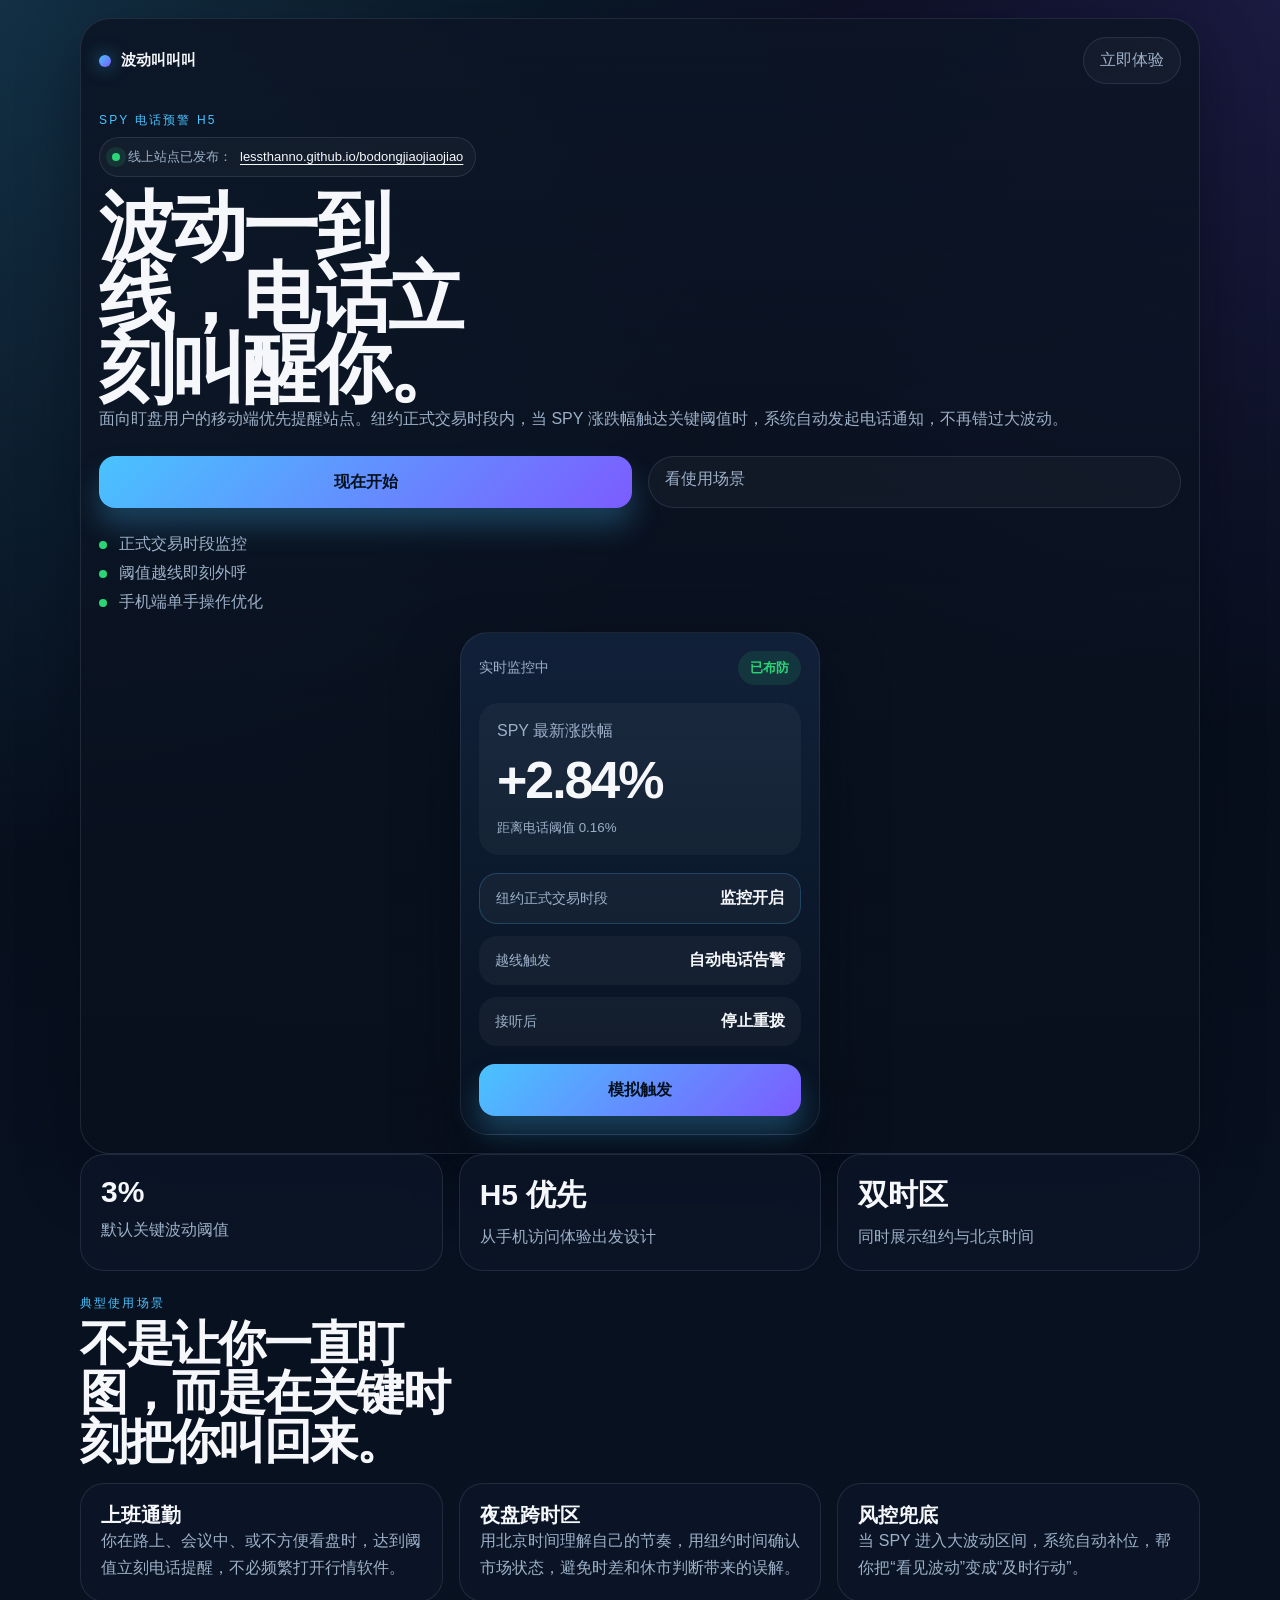
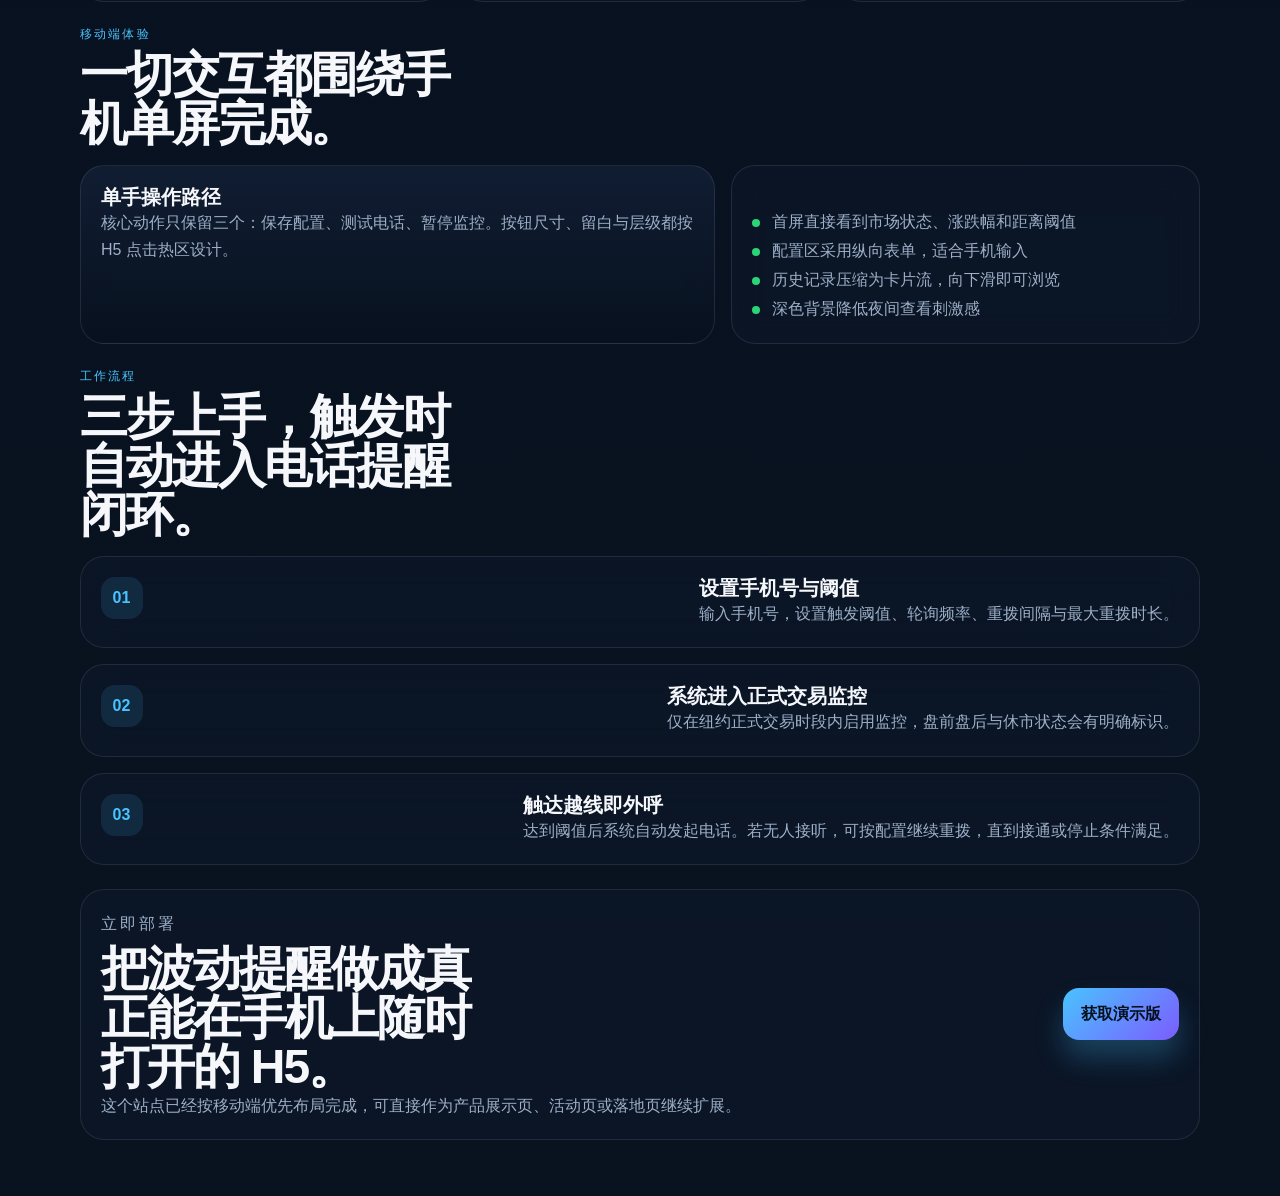
==== index.html @ bf629f8b "feat(site): add favicon, OG meta, sitemap, and live URL pill Made-with: Cursor" ====
<!doctype html>
<html lang="zh-CN">
  <head>
    <meta charset="UTF-8" />
    <meta name="viewport" content="width=device-width, initial-scale=1, viewport-fit=cover" />
    <meta
      name="description"
      content="波动叫叫叫，一个盯住 SPY 关键波动并在正式交易时段自动电话提醒的 H5 网站。"
    />
    <link rel="canonical" href="https://lessthanno.github.io/bodongjiaojiaojiao/" />
    <meta name="theme-color" content="#050914" />
    <meta name="apple-mobile-web-app-capable" content="yes" />
    <meta name="apple-mobile-web-app-title" content="波动叫叫叫" />
    <link rel="icon" href="./favicon.svg" type="image/svg+xml" />
    <link rel="manifest" href="./site.webmanifest" />
    <meta property="og:type" content="website" />
    <meta property="og:locale" content="zh_CN" />
    <meta property="og:site_name" content="波动叫叫叫" />
    <meta property="og:title" content="波动叫叫叫 · SPY 电话预警 H5" />
    <meta
      property="og:description"
      content="纽约正式交易时段内，盯住 SPY 关键波动，阈值越线即刻电话提醒。"
    />
    <meta property="og:url" content="https://lessthanno.github.io/bodongjiaojiaojiao/" />
    <meta
      property="og:image"
      content="https://lessthanno.github.io/bodongjiaojiaojiao/og-cover.svg"
    />
    <meta name="twitter:card" content="summary_large_image" />
    <meta name="twitter:title" content="波动叫叫叫 · SPY 电话预警 H5" />
    <meta
      name="twitter:description"
      content="纽约正式交易时段内，盯住 SPY 关键波动，阈值越线即刻电话提醒。"
    />
    <meta
      name="twitter:image"
      content="https://lessthanno.github.io/bodongjiaojiaojiao/og-cover.svg"
    />
    <title>波动叫叫叫</title>
    <link rel="stylesheet" href="./styles.css" />
  </head>
  <body>
    <div class="page-shell">
      <header class="hero">
        <nav class="topbar">
          <div class="brand">
            <span class="brand-mark"></span>
            <span>波动叫叫叫</span>
          </div>
          <a class="ghost-link" href="#cta">立即体验</a>
        </nav>

        <section class="hero-content">
          <div class="hero-copy">
            <p class="eyebrow">SPY 电话预警 H5</p>
            <p class="online-pill">
              <span class="online-dot" aria-hidden="true"></span>
              <span>线上站点已发布：</span>
              <a
                href="https://lessthanno.github.io/bodongjiaojiaojiao/"
                target="_blank"
                rel="noreferrer"
                >lessthanno.github.io/bodongjiaojiaojiao</a
              >
            </p>
            <h1>波动一到线，电话立刻叫醒你。</h1>
            <p class="hero-text">
              面向盯盘用户的移动端优先提醒站点。纽约正式交易时段内，当 SPY
              涨跌幅触达关键阈值时，系统自动发起电话通知，不再错过大波动。
            </p>
            <div class="hero-actions">
              <a class="primary-button" href="#cta">现在开始</a>
              <a class="secondary-button" href="#scenes">看使用场景</a>
            </div>
            <ul class="hero-points">
              <li>正式交易时段监控</li>
              <li>阈值越线即刻外呼</li>
              <li>手机端单手操作优化</li>
            </ul>
          </div>

          <div class="phone-stage" aria-label="移动端产品预览">
            <div class="phone-card">
              <div class="phone-header">
                <span>实时监控中</span>
                <strong id="status-badge">已布防</strong>
              </div>
              <div class="price-block">
                <span>SPY 最新涨跌幅</span>
                <strong id="price-value">+2.84%</strong>
                <small>距离电话阈值 0.16%</small>
              </div>
              <div class="timeline">
                <div class="timeline-item active">
                  <span>纽约正式交易时段</span>
                  <b>监控开启</b>
                </div>
                <div class="timeline-item">
                  <span>越线触发</span>
                  <b>自动电话告警</b>
                </div>
                <div class="timeline-item">
                  <span>接听后</span>
                  <b>停止重拨</b>
                </div>
              </div>
              <button class="mini-button" id="demo-button" type="button">模拟触发</button>
            </div>
          </div>
        </section>
      </header>

      <main>
        <section class="stats-grid" aria-label="核心指标">
          <article class="stat-card">
            <strong>3%</strong>
            <span>默认关键波动阈值</span>
          </article>
          <article class="stat-card">
            <strong>H5 优先</strong>
            <span>从手机访问体验出发设计</span>
          </article>
          <article class="stat-card">
            <strong>双时区</strong>
            <span>同时展示纽约与北京时间</span>
          </article>
        </section>

        <section class="content-section" id="scenes">
          <div class="section-heading">
            <p class="eyebrow">典型使用场景</p>
            <h2>不是让你一直盯图，而是在关键时刻把你叫回来。</h2>
          </div>
          <div class="cards three-up">
            <article class="feature-card">
              <h3>上班通勤</h3>
              <p>你在路上、会议中、或不方便看盘时，达到阈值立刻电话提醒，不必频繁打开行情软件。</p>
            </article>
            <article class="feature-card">
              <h3>夜盘跨时区</h3>
              <p>用北京时间理解自己的节奏，用纽约时间确认市场状态，避免时差和休市判断带来的误解。</p>
            </article>
            <article class="feature-card">
              <h3>风控兜底</h3>
              <p>当 SPY 进入大波动区间，系统自动补位，帮你把“看见波动”变成“及时行动”。</p>
            </article>
          </div>
        </section>

        <section class="content-section">
          <div class="section-heading">
            <p class="eyebrow">移动端体验</p>
            <h2>一切交互都围绕手机单屏完成。</h2>
          </div>
          <div class="cards split">
            <article class="feature-card emphasis">
              <h3>单手操作路径</h3>
              <p>核心动作只保留三个：保存配置、测试电话、暂停监控。按钮尺寸、留白与层级都按 H5 点击热区设计。</p>
            </article>
            <article class="feature-card">
              <ul class="check-list">
                <li>首屏直接看到市场状态、涨跌幅和距离阈值</li>
                <li>配置区采用纵向表单，适合手机输入</li>
                <li>历史记录压缩为卡片流，向下滑即可浏览</li>
                <li>深色背景降低夜间查看刺激感</li>
              </ul>
            </article>
          </div>
        </section>

        <section class="content-section">
          <div class="section-heading">
            <p class="eyebrow">工作流程</p>
            <h2>三步上手，触发时自动进入电话提醒闭环。</h2>
          </div>
          <div class="flow-list">
            <article class="flow-item">
              <span>01</span>
              <div>
                <h3>设置手机号与阈值</h3>
                <p>输入手机号，设置触发阈值、轮询频率、重拨间隔与最大重拨时长。</p>
              </div>
            </article>
            <article class="flow-item">
              <span>02</span>
              <div>
                <h3>系统进入正式交易监控</h3>
                <p>仅在纽约正式交易时段内启用监控，盘前盘后与休市状态会有明确标识。</p>
              </div>
            </article>
            <article class="flow-item">
              <span>03</span>
              <div>
                <h3>触达越线即外呼</h3>
                <p>达到阈值后系统自动发起电话。若无人接听，可按配置继续重拨，直到接通或停止条件满足。</p>
              </div>
            </article>
          </div>
        </section>

        <section class="content-section" id="cta">
          <div class="cta-card">
            <div>
              <p class="eyebrow">立即部署</p>
              <h2>把波动提醒做成真正能在手机上随时打开的 H5。</h2>
              <p>
                这个站点已经按移动端优先布局完成，可直接作为产品展示页、活动页或落地页继续扩展。
              </p>
            </div>
            <a class="primary-button" href="mailto:hello@bodongjiaojiaojiao.com">获取演示版</a>
          </div>
        </section>
      </main>
    </div>

    <script src="./main.js"></script>
  </body>
</html>
---- styles.css ----
:root {
  color-scheme: dark;
  --bg: #081120;
  --panel: rgba(12, 23, 40, 0.78);
  --panel-strong: rgba(15, 28, 48, 0.96);
  --line: rgba(148, 163, 184, 0.16);
  --text: #f5f7fb;
  --muted: #9db0c8;
  --accent: #49c3ff;
  --accent-2: #7c5cff;
  --success: #2bd576;
  --shadow: 0 24px 60px rgba(3, 8, 20, 0.42);
}

* {
  box-sizing: border-box;
}

html {
  scroll-behavior: smooth;
}

body {
  margin: 0;
  font-family: -apple-system, BlinkMacSystemFont, "PingFang SC", "Helvetica Neue", sans-serif;
  color: var(--text);
  background:
    radial-gradient(circle at top left, rgba(73, 195, 255, 0.2), transparent 28%),
    radial-gradient(circle at top right, rgba(124, 92, 255, 0.18), transparent 24%),
    linear-gradient(180deg, #050b16 0%, var(--bg) 46%, #09131f 100%);
}

a {
  color: inherit;
  text-decoration: none;
}

button {
  font: inherit;
}

.page-shell {
  width: min(1120px, calc(100% - 32px));
  margin: 0 auto;
  padding: calc(env(safe-area-inset-top, 0px) + 18px) 0 calc(env(safe-area-inset-bottom, 0px) + 56px);
}

.hero {
  padding: 18px;
  border: 1px solid var(--line);
  border-radius: 30px;
  background: linear-gradient(180deg, rgba(12, 21, 37, 0.9), rgba(9, 16, 28, 0.7));
  box-shadow: var(--shadow);
}

.topbar,
.hero-content,
.hero-actions,
.stats-grid,
.cards,
.split,
.flow-list,
.cta-card {
  display: grid;
  gap: 16px;
}

.topbar {
  grid-template-columns: 1fr auto;
  align-items: center;
}

.brand {
  display: inline-flex;
  align-items: center;
  gap: 10px;
  font-size: 15px;
  font-weight: 700;
}

.brand-mark {
  width: 12px;
  height: 12px;
  border-radius: 999px;
  background: linear-gradient(135deg, var(--accent), var(--accent-2));
  box-shadow: 0 0 18px rgba(73, 195, 255, 0.6);
}

.ghost-link,
.secondary-button {
  padding: 12px 16px;
  border: 1px solid var(--line);
  border-radius: 999px;
  color: var(--muted);
  background: rgba(255, 255, 255, 0.03);
}

.hero-content {
  margin-top: 28px;
}

.eyebrow {
  margin: 0 0 8px;
  font-size: 12px;
  letter-spacing: 0.18em;
  text-transform: uppercase;
  color: var(--accent);
}

.online-pill {
  display: inline-flex;
  flex-wrap: wrap;
  align-items: center;
  gap: 8px;
  margin: 0 0 14px;
  padding: 10px 12px;
  border-radius: 999px;
  border: 1px solid var(--line);
  background: rgba(255, 255, 255, 0.03);
  color: var(--muted);
  font-size: 13px;
  line-height: 1.35;
  max-width: 100%;
}

.online-pill a {
  color: var(--text);
  text-decoration: underline;
  text-underline-offset: 3px;
}

.online-dot {
  width: 8px;
  height: 8px;
  border-radius: 999px;
  background: var(--success);
  box-shadow: 0 0 0 6px rgba(43, 213, 118, 0.12);
}

h1,
h2,
h3,
p {
  margin: 0;
}

h1 {
  font-size: clamp(40px, 9vw, 76px);
  line-height: 0.94;
  letter-spacing: -0.05em;
  max-width: 9ch;
}

h2 {
  font-size: clamp(28px, 5vw, 48px);
  line-height: 1.02;
  letter-spacing: -0.04em;
  max-width: 14ch;
}

h3 {
  font-size: 20px;
  line-height: 1.15;
}

.hero-text,
.feature-card p,
.flow-item p,
.cta-card p {
  color: var(--muted);
  font-size: 16px;
  line-height: 1.7;
}

.hero-actions {
  grid-template-columns: repeat(2, minmax(0, 1fr));
  margin-top: 24px;
}

.primary-button,
.mini-button {
  display: inline-flex;
  justify-content: center;
  align-items: center;
  min-height: 52px;
  padding: 0 18px;
  border-radius: 16px;
  border: none;
  background: linear-gradient(135deg, var(--accent), var(--accent-2));
  color: #04111f;
  font-weight: 700;
  box-shadow: 0 18px 28px rgba(73, 195, 255, 0.25);
}

.hero-points,
.check-list {
  padding: 0;
  margin: 22px 0 0;
  list-style: none;
}

.hero-points li,
.check-list li {
  position: relative;
  padding-left: 20px;
  color: var(--muted);
  line-height: 1.8;
}

.hero-points li::before,
.check-list li::before {
  content: "";
  position: absolute;
  left: 0;
  top: 11px;
  width: 8px;
  height: 8px;
  border-radius: 999px;
  background: var(--success);
}

.phone-stage {
  display: flex;
  justify-content: center;
}

.phone-card {
  width: min(100%, 360px);
  padding: 18px;
  border-radius: 28px;
  border: 1px solid rgba(255, 255, 255, 0.08);
  background:
    linear-gradient(180deg, rgba(18, 34, 59, 0.95), rgba(8, 18, 33, 0.92)),
    rgba(255, 255, 255, 0.02);
  box-shadow: 0 30px 60px rgba(2, 9, 20, 0.5);
}

.phone-header,
.timeline-item,
.flow-item {
  display: flex;
  justify-content: space-between;
  gap: 16px;
}

.phone-header {
  align-items: center;
  color: var(--muted);
  font-size: 14px;
}

#status-badge {
  padding: 8px 12px;
  border-radius: 999px;
  background: rgba(43, 213, 118, 0.12);
  color: var(--success);
  font-size: 13px;
}

.price-block {
  margin-top: 18px;
  padding: 18px;
  border-radius: 20px;
  background: rgba(255, 255, 255, 0.04);
}

.price-block span,
.price-block small {
  color: var(--muted);
}

.price-block strong {
  display: block;
  margin: 8px 0;
  font-size: clamp(36px, 11vw, 52px);
  letter-spacing: -0.04em;
}

.timeline {
  margin-top: 18px;
  display: grid;
  gap: 12px;
}

.timeline-item {
  align-items: center;
  padding: 14px 16px;
  border-radius: 18px;
  background: rgba(255, 255, 255, 0.04);
}

.timeline-item span {
  color: var(--muted);
  font-size: 14px;
}

.timeline-item.active {
  border: 1px solid rgba(73, 195, 255, 0.22);
}

.mini-button {
  width: 100%;
  margin-top: 18px;
}

.stats-grid,
.three-up {
  grid-template-columns: repeat(3, minmax(0, 1fr));
}

.stat-card,
.feature-card,
.flow-item,
.cta-card {
  padding: 20px;
  border: 1px solid var(--line);
  border-radius: 24px;
  background: var(--panel);
  backdrop-filter: blur(16px);
}

.stat-card strong {
  display: block;
  font-size: 30px;
  margin-bottom: 8px;
}

.stat-card span {
  color: var(--muted);
  line-height: 1.6;
}

.content-section {
  margin-top: 24px;
}

.section-heading {
  margin-bottom: 16px;
}

.split {
  grid-template-columns: 1.15fr 0.85fr;
}

.feature-card.emphasis {
  background: linear-gradient(180deg, rgba(18, 31, 53, 0.88), rgba(8, 17, 31, 0.72));
}

.flow-list {
  grid-template-columns: 1fr;
}

.flow-item {
  align-items: flex-start;
}

.flow-item span {
  flex: 0 0 auto;
  display: inline-flex;
  justify-content: center;
  align-items: center;
  width: 42px;
  height: 42px;
  border-radius: 14px;
  background: rgba(73, 195, 255, 0.12);
  color: var(--accent);
  font-weight: 700;
}

.cta-card {
  grid-template-columns: 1fr auto;
  align-items: center;
}

@media (max-width: 860px) {
  .stats-grid,
  .three-up,
  .split,
  .cta-card {
    grid-template-columns: 1fr;
  }

  .hero-actions {
    grid-template-columns: 1fr;
  }

  .topbar {
    grid-template-columns: 1fr;
  }

  .ghost-link {
    justify-self: start;
  }
}

@media (max-width: 540px) {
  .page-shell {
    width: min(100% - 20px, 1120px);
    padding-top: calc(env(safe-area-inset-top, 0px) + 10px);
  }

  .hero {
    padding: 14px;
    border-radius: 24px;
  }

  .stat-card,
  .feature-card,
  .flow-item,
  .cta-card,
  .phone-card {
    border-radius: 20px;
  }
}
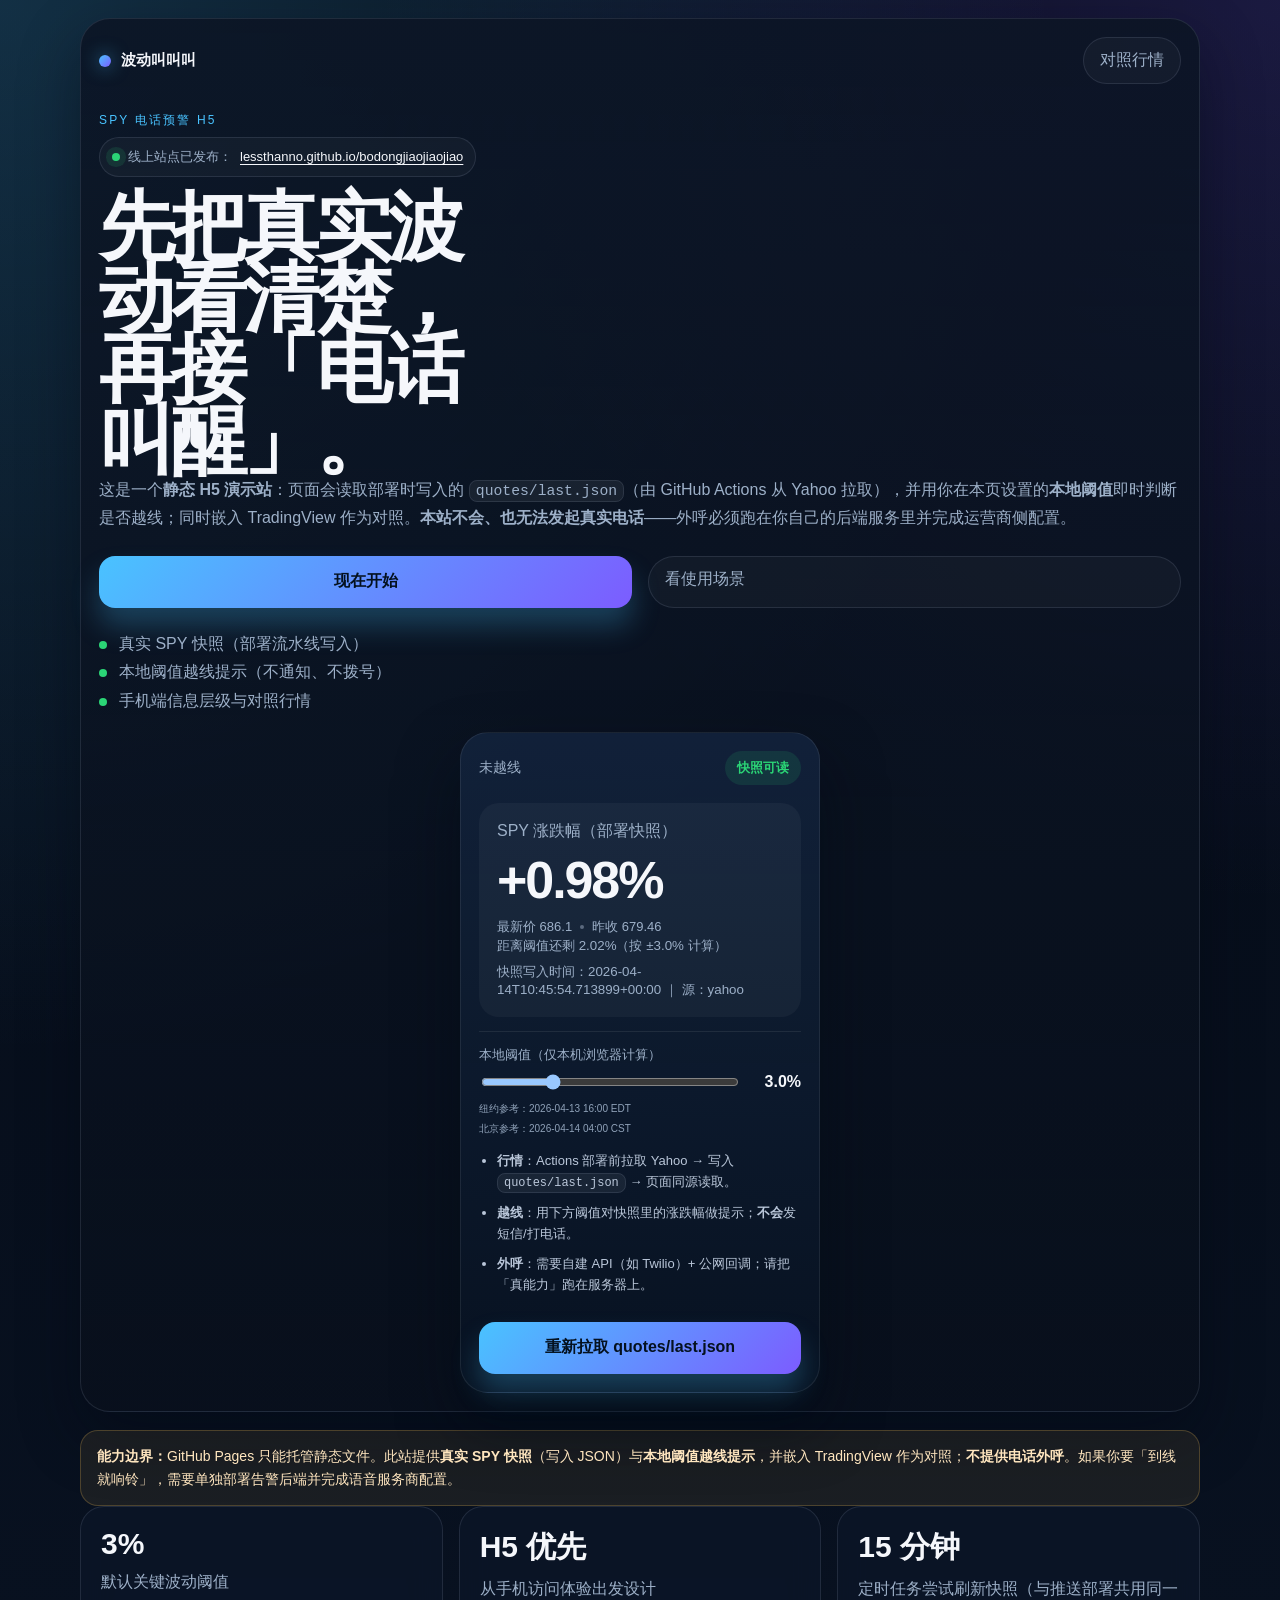
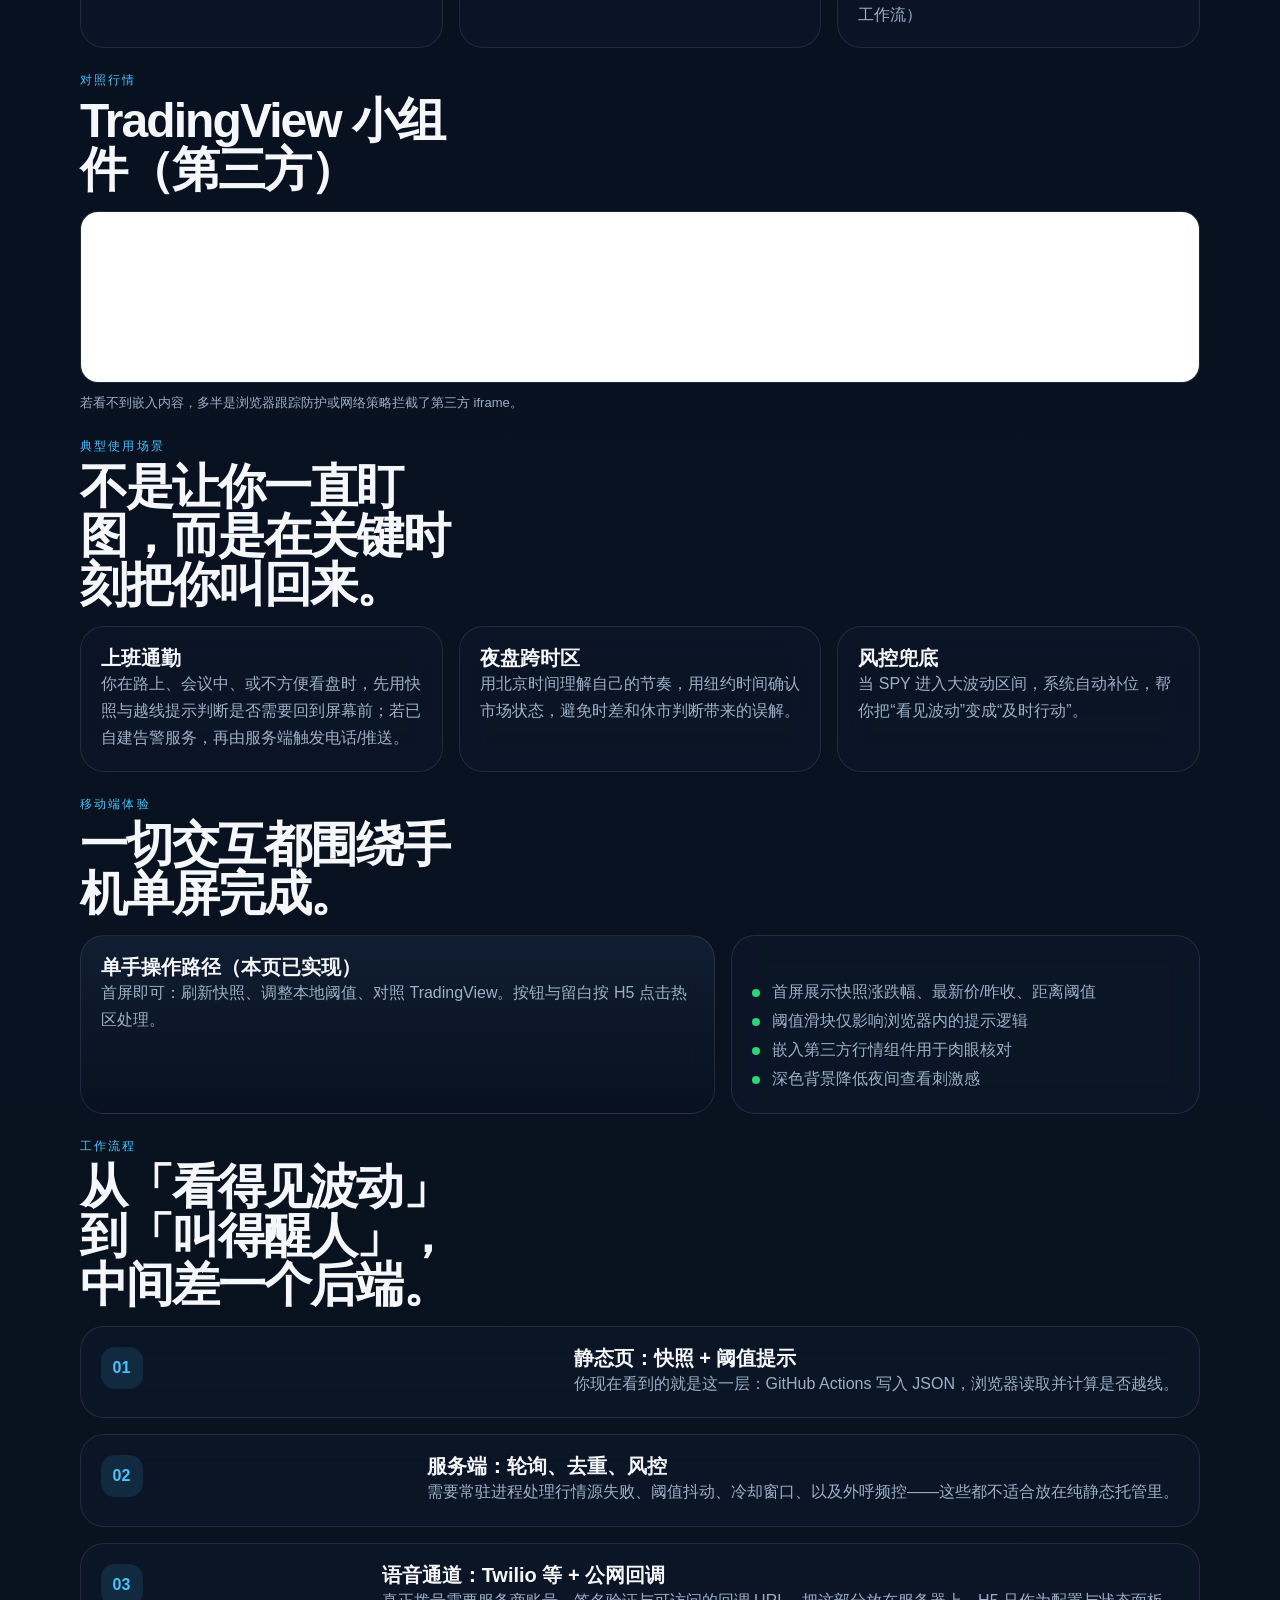
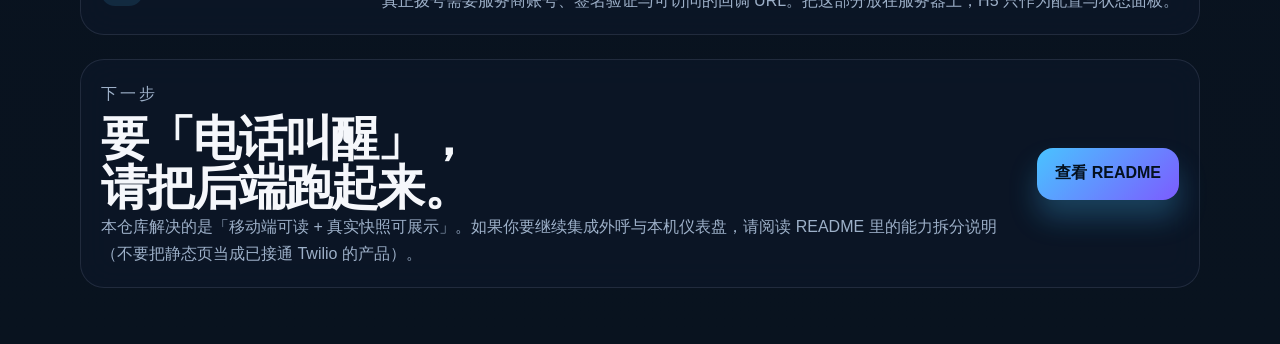
==== commit 7367f6a1: "fix(site): show real Yahoo snapshot + honest scope; drop fake dial demo Made-with: Cursor" ====
--- a/index.html
+++ b/index.html
@@ -5,7 +5,7 @@
     <meta name="viewport" content="width=device-width, initial-scale=1, viewport-fit=cover" />
     <meta
       name="description"
-      content="波动叫叫叫，一个盯住 SPY 关键波动并在正式交易时段自动电话提醒的 H5 网站。"
+      content="波动叫叫叫：GitHub Pages 上的静态演示站。展示 Yahoo 行情快照、本地阈值越线提示与 TradingView 对照；不包含真实电话外呼。"
     />
     <link rel="canonical" href="https://lessthanno.github.io/bodongjiaojiaojiao/" />
     <meta name="theme-color" content="#050914" />
@@ -19,7 +19,7 @@
     <meta property="og:title" content="波动叫叫叫 · SPY 电话预警 H5" />
     <meta
       property="og:description"
-      content="纽约正式交易时段内，盯住 SPY 关键波动，阈值越线即刻电话提醒。"
+      content="静态演示站：Yahoo 快照 + 本地阈值提示 + TradingView 对照。电话外呼需自建后端。"
     />
     <meta property="og:url" content="https://lessthanno.github.io/bodongjiaojiaojiao/" />
     <meta
@@ -30,7 +30,7 @@
     <meta name="twitter:title" content="波动叫叫叫 · SPY 电话预警 H5" />
     <meta
       name="twitter:description"
-      content="纽约正式交易时段内，盯住 SPY 关键波动，阈值越线即刻电话提醒。"
+      content="静态演示站：Yahoo 快照 + 本地阈值提示 + TradingView 对照。电话外呼需自建后端。"
     />
     <meta
       name="twitter:image"
@@ -47,7 +47,7 @@
             <span class="brand-mark"></span>
             <span>波动叫叫叫</span>
           </div>
-          <a class="ghost-link" href="#cta">立即体验</a>
+          <a class="ghost-link" href="#chart">对照行情</a>
         </nav>
 
         <section class="hero-content">
@@ -63,54 +63,71 @@
                 >lessthanno.github.io/bodongjiaojiaojiao</a
               >
             </p>
-            <h1>波动一到线，电话立刻叫醒你。</h1>
+            <h1>先把真实波动看清楚，再接「电话叫醒」。</h1>
             <p class="hero-text">
-              面向盯盘用户的移动端优先提醒站点。纽约正式交易时段内，当 SPY
-              涨跌幅触达关键阈值时，系统自动发起电话通知，不再错过大波动。
+              这是一个<strong>静态 H5 演示站</strong>：页面会读取部署时写入的
+              <code>quotes/last.json</code>（由 GitHub Actions 从 Yahoo 拉取），并用你在本页设置的<strong>本地阈值</strong>即时判断是否越线；同时嵌入
+              TradingView 作为对照。<strong>本站不会、也无法发起真实电话</strong>——外呼必须跑在你自己的后端服务里并完成运营商侧配置。
             </p>
             <div class="hero-actions">
               <a class="primary-button" href="#cta">现在开始</a>
               <a class="secondary-button" href="#scenes">看使用场景</a>
             </div>
             <ul class="hero-points">
-              <li>正式交易时段监控</li>
-              <li>阈值越线即刻外呼</li>
-              <li>手机端单手操作优化</li>
+              <li>真实 SPY 快照（部署流水线写入）</li>
+              <li>本地阈值越线提示（不通知、不拨号）</li>
+              <li>手机端信息层级与对照行情</li>
             </ul>
           </div>
 
-          <div class="phone-stage" aria-label="移动端产品预览">
+          <div class="phone-stage" aria-label="SPY 快照与阈值演示">
             <div class="phone-card">
               <div class="phone-header">
-                <span>实时监控中</span>
-                <strong id="status-badge">已布防</strong>
-              </div>
+                <span id="status-chip">行情快照</span>
+                <strong id="status-badge">加载中</strong>
+              </div>
+              <p class="quote-error" id="quote-error" hidden></p>
               <div class="price-block">
-                <span>SPY 最新涨跌幅</span>
-                <strong id="price-value">+2.84%</strong>
-                <small>距离电话阈值 0.16%</small>
-              </div>
-              <div class="timeline">
-                <div class="timeline-item active">
-                  <span>纽约正式交易时段</span>
-                  <b>监控开启</b>
+                <span>SPY 涨跌幅（部署快照）</span>
+                <strong id="price-value">—</strong>
+                <div class="price-sub">
+                  <span id="price-absolute">最新价 —</span>
+                  <span class="dot-sep" aria-hidden="true"></span>
+                  <span id="prev-close-line">昨收 —</span>
                 </div>
-                <div class="timeline-item">
-                  <span>越线触发</span>
-                  <b>自动电话告警</b>
+                <small id="threshold-gap">相对阈值：—</small>
+                <small id="last-sync" class="sync-muted">快照写入时间：—</small>
+              </div>
+              <div class="threshold-row">
+                <label for="threshold-slider">本地阈值（仅本机浏览器计算）</label>
+                <div class="threshold-controls">
+                  <input id="threshold-slider" type="range" min="0.5" max="10" step="0.5" value="3" />
+                  <output id="threshold-output" for="threshold-slider">3%</output>
                 </div>
-                <div class="timeline-item">
-                  <span>接听后</span>
-                  <b>停止重拨</b>
-                </div>
-              </div>
-              <button class="mini-button" id="demo-button" type="button">模拟触发</button>
+              </div>
+              <div class="tz-row" id="tz-row" hidden>
+                <small id="ny-time"></small>
+                <small id="cn-time"></small>
+              </div>
+              <ul class="fact-steps">
+                <li><b>行情</b>：Actions 部署前拉取 Yahoo → 写入 <code>quotes/last.json</code> → 页面同源读取。</li>
+                <li><b>越线</b>：用下方阈值对快照里的涨跌幅做提示；<b>不会</b>发短信/打电话。</li>
+                <li><b>外呼</b>：需要自建 API（如 Twilio）+ 公网回调；请把「真能力」跑在服务器上。</li>
+              </ul>
+              <button class="mini-button" id="refresh-button" type="button">重新拉取 quotes/last.json</button>
             </div>
           </div>
         </section>
       </header>
 
       <main>
+        <section class="truth-banner" role="note" aria-label="站点能力说明">
+          <p>
+            <strong>能力边界：</strong>GitHub Pages 只能托管静态文件。此站提供<b>真实 SPY 快照</b>（写入 JSON）与<b>本地阈值越线提示</b>，并嵌入
+            TradingView 作为对照；<b>不提供电话外呼</b>。如果你要「到线就响铃」，需要单独部署告警后端并完成语音服务商配置。
+          </p>
+        </section>
+
         <section class="stats-grid" aria-label="核心指标">
           <article class="stat-card">
             <strong>3%</strong>
@@ -121,9 +138,24 @@
             <span>从手机访问体验出发设计</span>
           </article>
           <article class="stat-card">
-            <strong>双时区</strong>
-            <span>同时展示纽约与北京时间</span>
+            <strong>15 分钟</strong>
+            <span>定时任务尝试刷新快照（与推送部署共用同一工作流）</span>
           </article>
+        </section>
+
+        <section class="content-section" id="chart" aria-label="对照行情">
+          <div class="section-heading">
+            <p class="eyebrow">对照行情</p>
+            <h2>TradingView 小组件（第三方）</h2>
+          </div>
+          <div class="tv-wrap">
+            <iframe
+              title="TradingView SPY 报价"
+              loading="lazy"
+              src="https://www.tradingview-widget.com/embed-widget/single-quote/?locale=zh_CN&amp;symbol=AMEX%3ASPY&amp;colorTheme=dark&amp;isTransparent=true"
+            ></iframe>
+          </div>
+          <p class="tv-note">若看不到嵌入内容，多半是浏览器跟踪防护或网络策略拦截了第三方 iframe。</p>
         </section>
 
         <section class="content-section" id="scenes">
@@ -134,7 +166,7 @@
           <div class="cards three-up">
             <article class="feature-card">
               <h3>上班通勤</h3>
-              <p>你在路上、会议中、或不方便看盘时，达到阈值立刻电话提醒，不必频繁打开行情软件。</p>
+              <p>你在路上、会议中、或不方便看盘时，先用快照与越线提示判断是否需要回到屏幕前；若已自建告警服务，再由服务端触发电话/推送。</p>
             </article>
             <article class="feature-card">
               <h3>夜盘跨时区</h3>
@@ -154,14 +186,14 @@
           </div>
           <div class="cards split">
             <article class="feature-card emphasis">
-              <h3>单手操作路径</h3>
-              <p>核心动作只保留三个：保存配置、测试电话、暂停监控。按钮尺寸、留白与层级都按 H5 点击热区设计。</p>
+              <h3>单手操作路径（本页已实现）</h3>
+              <p>首屏即可：刷新快照、调整本地阈值、对照 TradingView。按钮与留白按 H5 点击热区处理。</p>
             </article>
             <article class="feature-card">
               <ul class="check-list">
-                <li>首屏直接看到市场状态、涨跌幅和距离阈值</li>
-                <li>配置区采用纵向表单，适合手机输入</li>
-                <li>历史记录压缩为卡片流，向下滑即可浏览</li>
+                <li>首屏展示快照涨跌幅、最新价/昨收、距离阈值</li>
+                <li>阈值滑块仅影响浏览器内的提示逻辑</li>
+                <li>嵌入第三方行情组件用于肉眼核对</li>
                 <li>深色背景降低夜间查看刺激感</li>
               </ul>
             </article>
@@ -171,28 +203,28 @@
         <section class="content-section">
           <div class="section-heading">
             <p class="eyebrow">工作流程</p>
-            <h2>三步上手，触发时自动进入电话提醒闭环。</h2>
+            <h2>从「看得见波动」到「叫得醒人」，中间差一个后端。</h2>
           </div>
           <div class="flow-list">
             <article class="flow-item">
               <span>01</span>
               <div>
-                <h3>设置手机号与阈值</h3>
-                <p>输入手机号，设置触发阈值、轮询频率、重拨间隔与最大重拨时长。</p>
+                <h3>静态页：快照 + 阈值提示</h3>
+                <p>你现在看到的就是这一层：GitHub Actions 写入 JSON，浏览器读取并计算是否越线。</p>
               </div>
             </article>
             <article class="flow-item">
               <span>02</span>
               <div>
-                <h3>系统进入正式交易监控</h3>
-                <p>仅在纽约正式交易时段内启用监控，盘前盘后与休市状态会有明确标识。</p>
+                <h3>服务端：轮询、去重、风控</h3>
+                <p>需要常驻进程处理行情源失败、阈值抖动、冷却窗口、以及外呼频控——这些都不适合放在纯静态托管里。</p>
               </div>
             </article>
             <article class="flow-item">
               <span>03</span>
               <div>
-                <h3>触达越线即外呼</h3>
-                <p>达到阈值后系统自动发起电话。若无人接听，可按配置继续重拨，直到接通或停止条件满足。</p>
+                <h3>语音通道：Twilio 等 + 公网回调</h3>
+                <p>真正拨号需要服务商账号、签名验证与可访问的回调 URL。把这部分放在服务器上，H5 只作为配置与状态面板。</p>
               </div>
             </article>
           </div>
@@ -201,13 +233,13 @@
         <section class="content-section" id="cta">
           <div class="cta-card">
             <div>
-              <p class="eyebrow">立即部署</p>
-              <h2>把波动提醒做成真正能在手机上随时打开的 H5。</h2>
+              <p class="eyebrow">下一步</p>
+              <h2>要「电话叫醒」，请把后端跑起来。</h2>
               <p>
-                这个站点已经按移动端优先布局完成，可直接作为产品展示页、活动页或落地页继续扩展。
+                本仓库解决的是「移动端可读 + 真实快照可展示」。如果你要继续集成外呼与本机仪表盘，请阅读 README 里的能力拆分说明（不要把静态页当成已接通 Twilio 的产品）。
               </p>
             </div>
-            <a class="primary-button" href="mailto:hello@bodongjiaojiaojiao.com">获取演示版</a>
+            <a class="primary-button" href="https://github.com/lessthanno/bodongjiaojiaojiao#readme">查看 README</a>
           </div>
         </section>
       </main>
--- a/styles.css
+++ b/styles.css
@@ -412,3 +412,136 @@
     border-radius: 20px;
   }
 }
+
+.truth-banner {
+  margin-top: 18px;
+  padding: 14px 16px;
+  border-radius: 18px;
+  border: 1px solid rgba(255, 196, 86, 0.22);
+  background: rgba(255, 196, 86, 0.08);
+  color: #ffe6bf;
+  line-height: 1.65;
+}
+
+.truth-banner p {
+  margin: 0;
+  font-size: 14px;
+}
+
+.hero-text code,
+.fact-steps code,
+.tv-note code {
+  font-family: ui-monospace, SFMono-Regular, Menlo, Monaco, Consolas, "Liberation Mono", "Courier New", monospace;
+  font-size: 0.92em;
+  padding: 2px 6px;
+  border-radius: 8px;
+  background: rgba(255, 255, 255, 0.06);
+  border: 1px solid var(--line);
+}
+
+.quote-error {
+  margin: 0 0 10px;
+  padding: 10px 12px;
+  border-radius: 14px;
+  border: 1px solid rgba(255, 117, 117, 0.35);
+  background: rgba(255, 117, 117, 0.1);
+  color: #ffb4b4;
+  font-size: 13px;
+  line-height: 1.55;
+}
+
+.price-sub {
+  display: flex;
+  flex-wrap: wrap;
+  gap: 8px;
+  align-items: center;
+  margin-top: 8px;
+  color: var(--muted);
+  font-size: 13px;
+}
+
+.dot-sep {
+  width: 4px;
+  height: 4px;
+  border-radius: 999px;
+  background: rgba(148, 163, 184, 0.55);
+}
+
+.sync-muted {
+  display: block;
+  margin-top: 8px;
+  color: rgba(157, 176, 200, 0.85);
+}
+
+.threshold-row {
+  margin-top: 14px;
+  padding-top: 14px;
+  border-top: 1px solid rgba(255, 255, 255, 0.08);
+}
+
+.threshold-row label {
+  display: block;
+  margin-bottom: 8px;
+  color: var(--muted);
+  font-size: 13px;
+}
+
+.threshold-controls {
+  display: grid;
+  grid-template-columns: 1fr auto;
+  gap: 12px;
+  align-items: center;
+}
+
+.threshold-controls input[type="range"] {
+  width: 100%;
+}
+
+.threshold-controls output {
+  font-weight: 800;
+  color: var(--text);
+  min-width: 52px;
+  text-align: right;
+}
+
+.tz-row {
+  display: grid;
+  gap: 6px;
+  margin-top: 10px;
+  color: rgba(157, 176, 200, 0.9);
+  font-size: 12px;
+}
+
+.fact-steps {
+  margin: 14px 0 0;
+  padding-left: 18px;
+  color: rgba(201, 214, 232, 0.92);
+  font-size: 13px;
+  line-height: 1.65;
+}
+
+.fact-steps li {
+  margin: 8px 0;
+}
+
+.tv-wrap {
+  border-radius: 18px;
+  border: 1px solid var(--line);
+  overflow: hidden;
+  background: rgba(8, 17, 31, 0.55);
+  min-height: 170px;
+}
+
+.tv-wrap iframe {
+  width: 100%;
+  height: 170px;
+  border: 0;
+  display: block;
+}
+
+.tv-note {
+  margin-top: 10px;
+  color: var(--muted);
+  font-size: 13px;
+  line-height: 1.6;
+}
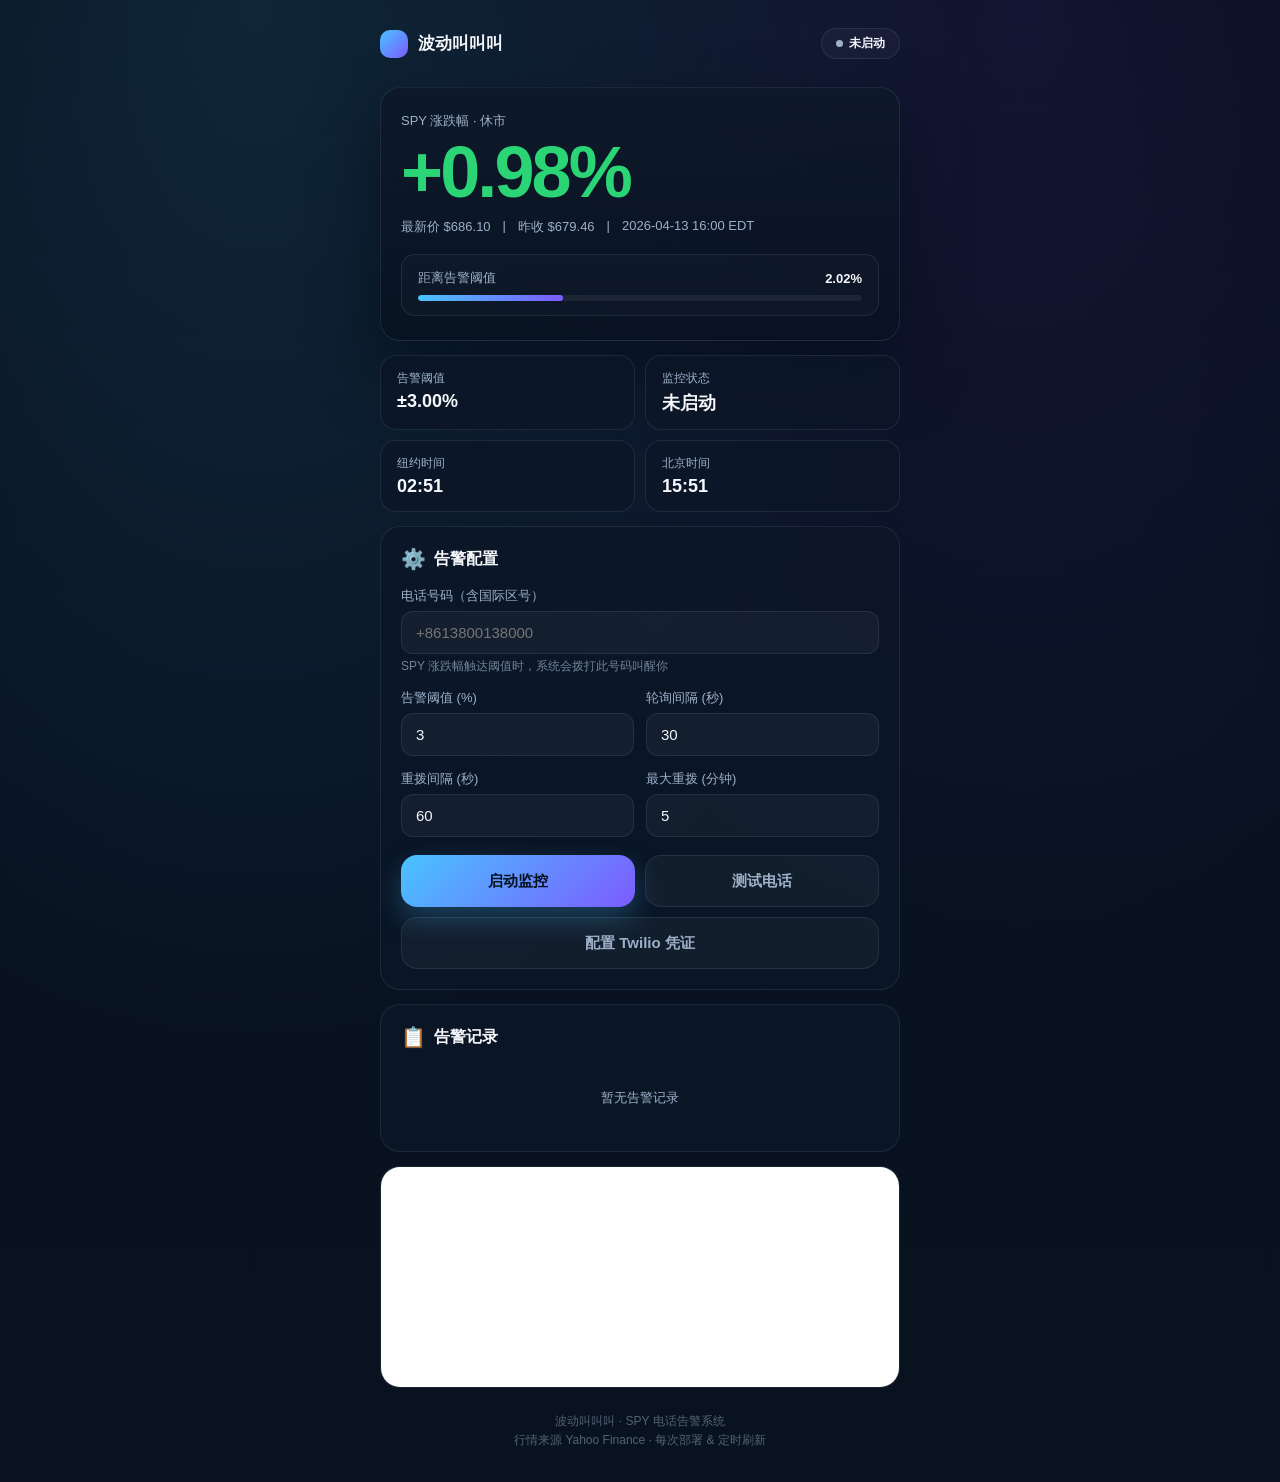
==== commit 93dd23fd: "feat: rebuild as functional dashboard with real SPY data + Twilio phone call Made-with: Cursor" ====
--- a/index.html
+++ b/index.html
@@ -1,250 +1,337 @@
 <!doctype html>
 <html lang="zh-CN">
-  <head>
-    <meta charset="UTF-8" />
-    <meta name="viewport" content="width=device-width, initial-scale=1, viewport-fit=cover" />
-    <meta
-      name="description"
-      content="波动叫叫叫：GitHub Pages 上的静态演示站。展示 Yahoo 行情快照、本地阈值越线提示与 TradingView 对照；不包含真实电话外呼。"
-    />
-    <link rel="canonical" href="https://lessthanno.github.io/bodongjiaojiaojiao/" />
-    <meta name="theme-color" content="#050914" />
-    <meta name="apple-mobile-web-app-capable" content="yes" />
-    <meta name="apple-mobile-web-app-title" content="波动叫叫叫" />
-    <link rel="icon" href="./favicon.svg" type="image/svg+xml" />
-    <link rel="manifest" href="./site.webmanifest" />
-    <meta property="og:type" content="website" />
-    <meta property="og:locale" content="zh_CN" />
-    <meta property="og:site_name" content="波动叫叫叫" />
-    <meta property="og:title" content="波动叫叫叫 · SPY 电话预警 H5" />
-    <meta
-      property="og:description"
-      content="静态演示站：Yahoo 快照 + 本地阈值提示 + TradingView 对照。电话外呼需自建后端。"
-    />
-    <meta property="og:url" content="https://lessthanno.github.io/bodongjiaojiaojiao/" />
-    <meta
-      property="og:image"
-      content="https://lessthanno.github.io/bodongjiaojiaojiao/og-cover.svg"
-    />
-    <meta name="twitter:card" content="summary_large_image" />
-    <meta name="twitter:title" content="波动叫叫叫 · SPY 电话预警 H5" />
-    <meta
-      name="twitter:description"
-      content="静态演示站：Yahoo 快照 + 本地阈值提示 + TradingView 对照。电话外呼需自建后端。"
-    />
-    <meta
-      name="twitter:image"
-      content="https://lessthanno.github.io/bodongjiaojiaojiao/og-cover.svg"
-    />
-    <title>波动叫叫叫</title>
-    <link rel="stylesheet" href="./styles.css" />
-  </head>
-  <body>
-    <div class="page-shell">
-      <header class="hero">
-        <nav class="topbar">
-          <div class="brand">
-            <span class="brand-mark"></span>
-            <span>波动叫叫叫</span>
-          </div>
-          <a class="ghost-link" href="#chart">对照行情</a>
-        </nav>
-
-        <section class="hero-content">
-          <div class="hero-copy">
-            <p class="eyebrow">SPY 电话预警 H5</p>
-            <p class="online-pill">
-              <span class="online-dot" aria-hidden="true"></span>
-              <span>线上站点已发布：</span>
-              <a
-                href="https://lessthanno.github.io/bodongjiaojiaojiao/"
-                target="_blank"
-                rel="noreferrer"
-                >lessthanno.github.io/bodongjiaojiaojiao</a
-              >
-            </p>
-            <h1>先把真实波动看清楚，再接「电话叫醒」。</h1>
-            <p class="hero-text">
-              这是一个<strong>静态 H5 演示站</strong>：页面会读取部署时写入的
-              <code>quotes/last.json</code>（由 GitHub Actions 从 Yahoo 拉取），并用你在本页设置的<strong>本地阈值</strong>即时判断是否越线；同时嵌入
-              TradingView 作为对照。<strong>本站不会、也无法发起真实电话</strong>——外呼必须跑在你自己的后端服务里并完成运营商侧配置。
-            </p>
-            <div class="hero-actions">
-              <a class="primary-button" href="#cta">现在开始</a>
-              <a class="secondary-button" href="#scenes">看使用场景</a>
-            </div>
-            <ul class="hero-points">
-              <li>真实 SPY 快照（部署流水线写入）</li>
-              <li>本地阈值越线提示（不通知、不拨号）</li>
-              <li>手机端信息层级与对照行情</li>
-            </ul>
-          </div>
-
-          <div class="phone-stage" aria-label="SPY 快照与阈值演示">
-            <div class="phone-card">
-              <div class="phone-header">
-                <span id="status-chip">行情快照</span>
-                <strong id="status-badge">加载中</strong>
-              </div>
-              <p class="quote-error" id="quote-error" hidden></p>
-              <div class="price-block">
-                <span>SPY 涨跌幅（部署快照）</span>
-                <strong id="price-value">—</strong>
-                <div class="price-sub">
-                  <span id="price-absolute">最新价 —</span>
-                  <span class="dot-sep" aria-hidden="true"></span>
-                  <span id="prev-close-line">昨收 —</span>
-                </div>
-                <small id="threshold-gap">相对阈值：—</small>
-                <small id="last-sync" class="sync-muted">快照写入时间：—</small>
-              </div>
-              <div class="threshold-row">
-                <label for="threshold-slider">本地阈值（仅本机浏览器计算）</label>
-                <div class="threshold-controls">
-                  <input id="threshold-slider" type="range" min="0.5" max="10" step="0.5" value="3" />
-                  <output id="threshold-output" for="threshold-slider">3%</output>
-                </div>
-              </div>
-              <div class="tz-row" id="tz-row" hidden>
-                <small id="ny-time"></small>
-                <small id="cn-time"></small>
-              </div>
-              <ul class="fact-steps">
-                <li><b>行情</b>：Actions 部署前拉取 Yahoo → 写入 <code>quotes/last.json</code> → 页面同源读取。</li>
-                <li><b>越线</b>：用下方阈值对快照里的涨跌幅做提示；<b>不会</b>发短信/打电话。</li>
-                <li><b>外呼</b>：需要自建 API（如 Twilio）+ 公网回调；请把「真能力」跑在服务器上。</li>
-              </ul>
-              <button class="mini-button" id="refresh-button" type="button">重新拉取 quotes/last.json</button>
-            </div>
-          </div>
-        </section>
-      </header>
-
-      <main>
-        <section class="truth-banner" role="note" aria-label="站点能力说明">
-          <p>
-            <strong>能力边界：</strong>GitHub Pages 只能托管静态文件。此站提供<b>真实 SPY 快照</b>（写入 JSON）与<b>本地阈值越线提示</b>，并嵌入
-            TradingView 作为对照；<b>不提供电话外呼</b>。如果你要「到线就响铃」，需要单独部署告警后端并完成语音服务商配置。
-          </p>
-        </section>
-
-        <section class="stats-grid" aria-label="核心指标">
-          <article class="stat-card">
-            <strong>3%</strong>
-            <span>默认关键波动阈值</span>
-          </article>
-          <article class="stat-card">
-            <strong>H5 优先</strong>
-            <span>从手机访问体验出发设计</span>
-          </article>
-          <article class="stat-card">
-            <strong>15 分钟</strong>
-            <span>定时任务尝试刷新快照（与推送部署共用同一工作流）</span>
-          </article>
-        </section>
-
-        <section class="content-section" id="chart" aria-label="对照行情">
-          <div class="section-heading">
-            <p class="eyebrow">对照行情</p>
-            <h2>TradingView 小组件（第三方）</h2>
-          </div>
-          <div class="tv-wrap">
-            <iframe
-              title="TradingView SPY 报价"
-              loading="lazy"
-              src="https://www.tradingview-widget.com/embed-widget/single-quote/?locale=zh_CN&amp;symbol=AMEX%3ASPY&amp;colorTheme=dark&amp;isTransparent=true"
-            ></iframe>
-          </div>
-          <p class="tv-note">若看不到嵌入内容，多半是浏览器跟踪防护或网络策略拦截了第三方 iframe。</p>
-        </section>
-
-        <section class="content-section" id="scenes">
-          <div class="section-heading">
-            <p class="eyebrow">典型使用场景</p>
-            <h2>不是让你一直盯图，而是在关键时刻把你叫回来。</h2>
-          </div>
-          <div class="cards three-up">
-            <article class="feature-card">
-              <h3>上班通勤</h3>
-              <p>你在路上、会议中、或不方便看盘时，先用快照与越线提示判断是否需要回到屏幕前；若已自建告警服务，再由服务端触发电话/推送。</p>
-            </article>
-            <article class="feature-card">
-              <h3>夜盘跨时区</h3>
-              <p>用北京时间理解自己的节奏，用纽约时间确认市场状态，避免时差和休市判断带来的误解。</p>
-            </article>
-            <article class="feature-card">
-              <h3>风控兜底</h3>
-              <p>当 SPY 进入大波动区间，系统自动补位，帮你把“看见波动”变成“及时行动”。</p>
-            </article>
-          </div>
-        </section>
-
-        <section class="content-section">
-          <div class="section-heading">
-            <p class="eyebrow">移动端体验</p>
-            <h2>一切交互都围绕手机单屏完成。</h2>
-          </div>
-          <div class="cards split">
-            <article class="feature-card emphasis">
-              <h3>单手操作路径（本页已实现）</h3>
-              <p>首屏即可：刷新快照、调整本地阈值、对照 TradingView。按钮与留白按 H5 点击热区处理。</p>
-            </article>
-            <article class="feature-card">
-              <ul class="check-list">
-                <li>首屏展示快照涨跌幅、最新价/昨收、距离阈值</li>
-                <li>阈值滑块仅影响浏览器内的提示逻辑</li>
-                <li>嵌入第三方行情组件用于肉眼核对</li>
-                <li>深色背景降低夜间查看刺激感</li>
-              </ul>
-            </article>
-          </div>
-        </section>
-
-        <section class="content-section">
-          <div class="section-heading">
-            <p class="eyebrow">工作流程</p>
-            <h2>从「看得见波动」到「叫得醒人」，中间差一个后端。</h2>
-          </div>
-          <div class="flow-list">
-            <article class="flow-item">
-              <span>01</span>
-              <div>
-                <h3>静态页：快照 + 阈值提示</h3>
-                <p>你现在看到的就是这一层：GitHub Actions 写入 JSON，浏览器读取并计算是否越线。</p>
-              </div>
-            </article>
-            <article class="flow-item">
-              <span>02</span>
-              <div>
-                <h3>服务端：轮询、去重、风控</h3>
-                <p>需要常驻进程处理行情源失败、阈值抖动、冷却窗口、以及外呼频控——这些都不适合放在纯静态托管里。</p>
-              </div>
-            </article>
-            <article class="flow-item">
-              <span>03</span>
-              <div>
-                <h3>语音通道：Twilio 等 + 公网回调</h3>
-                <p>真正拨号需要服务商账号、签名验证与可访问的回调 URL。把这部分放在服务器上，H5 只作为配置与状态面板。</p>
-              </div>
-            </article>
-          </div>
-        </section>
-
-        <section class="content-section" id="cta">
-          <div class="cta-card">
-            <div>
-              <p class="eyebrow">下一步</p>
-              <h2>要「电话叫醒」，请把后端跑起来。</h2>
-              <p>
-                本仓库解决的是「移动端可读 + 真实快照可展示」。如果你要继续集成外呼与本机仪表盘，请阅读 README 里的能力拆分说明（不要把静态页当成已接通 Twilio 的产品）。
-              </p>
-            </div>
-            <a class="primary-button" href="https://github.com/lessthanno/bodongjiaojiaojiao#readme">查看 README</a>
-          </div>
-        </section>
-      </main>
-    </div>
-
-    <script src="./main.js"></script>
-  </body>
+<head>
+  <meta charset="UTF-8" />
+  <meta name="viewport" content="width=device-width, initial-scale=1, viewport-fit=cover" />
+  <meta name="description" content="SPY 波动电话告警系统 — 当 SPY 涨跌幅达到阈值自动打电话叫醒你" />
+  <meta name="theme-color" content="#050914" />
+  <link rel="icon" href="./favicon.svg" type="image/svg+xml" />
+  <title>波动叫叫叫 — SPY 电话告警</title>
+  <style>
+    :root {
+      color-scheme: dark;
+      --bg: #081120;
+      --panel: rgba(12, 23, 40, 0.82);
+      --line: rgba(148, 163, 184, 0.14);
+      --text: #f5f7fb;
+      --muted: #9db0c8;
+      --accent: #49c3ff;
+      --accent2: #7c5cff;
+      --green: #2bd576;
+      --red: #ff6b6b;
+      --orange: #ffa94d;
+      --radius: 20px;
+    }
+    * { box-sizing: border-box; margin: 0; }
+    html { scroll-behavior: smooth; }
+    body {
+      font-family: -apple-system, BlinkMacSystemFont, "PingFang SC", "Helvetica Neue", sans-serif;
+      color: var(--text);
+      background:
+        radial-gradient(ellipse at 20% 0%, rgba(73,195,255,0.15), transparent 50%),
+        radial-gradient(ellipse at 80% 0%, rgba(124,92,255,0.12), transparent 45%),
+        linear-gradient(180deg, #050b16, var(--bg) 50%, #09131f);
+      min-height: 100dvh;
+    }
+    a { color: inherit; text-decoration: none; }
+    button, input, select { font: inherit; }
+
+    .shell {
+      width: min(520px, calc(100% - 24px));
+      margin: 0 auto;
+      padding: calc(env(safe-area-inset-top, 0px) + 16px) 0
+               calc(env(safe-area-inset-bottom, 0px) + 32px);
+    }
+
+    /* ── Header ── */
+    .header {
+      display: flex; align-items: center; justify-content: space-between;
+      padding: 12px 0;
+    }
+    .brand { display: flex; align-items: center; gap: 10px; font-weight: 800; font-size: 17px; }
+    .brand-dot {
+      width: 28px; height: 28px; border-radius: 10px;
+      background: linear-gradient(135deg, var(--accent), var(--accent2));
+    }
+    .status-pill {
+      display: inline-flex; align-items: center; gap: 6px;
+      padding: 6px 14px; border-radius: 999px; font-size: 12px; font-weight: 600;
+      border: 1px solid var(--line); background: rgba(255,255,255,0.03);
+    }
+    .status-pill .dot {
+      width: 7px; height: 7px; border-radius: 99px;
+      background: var(--muted);
+    }
+    .status-pill.live .dot { background: var(--green); box-shadow: 0 0 0 4px rgba(43,213,118,0.15); }
+    .status-pill.alert .dot { background: var(--red); box-shadow: 0 0 0 4px rgba(255,107,107,0.2); }
+
+    /* ── Hero Card ── */
+    .hero-card {
+      margin-top: 16px; padding: 24px 20px;
+      border-radius: var(--radius); border: 1px solid var(--line);
+      background: linear-gradient(180deg, rgba(14,25,42,0.95), rgba(8,17,32,0.85));
+      box-shadow: 0 32px 64px rgba(2,8,20,0.5);
+    }
+    .hero-label { font-size: 13px; color: var(--muted); margin-bottom: 6px; }
+    .hero-percent {
+      font-size: clamp(48px, 12vw, 72px); font-weight: 900;
+      letter-spacing: -0.04em; line-height: 1;
+    }
+    .hero-percent.up { color: var(--green); }
+    .hero-percent.down { color: var(--red); }
+    .hero-percent.neutral { color: var(--muted); }
+    .hero-sub {
+      display: flex; flex-wrap: wrap; gap: 12px; margin-top: 10px;
+      font-size: 13px; color: var(--muted);
+    }
+    .hero-sub span { white-space: nowrap; }
+
+    .threshold-bar {
+      margin-top: 18px; padding: 14px 16px;
+      border-radius: 14px; border: 1px solid var(--line);
+      background: rgba(255,255,255,0.02);
+    }
+    .threshold-bar .tb-row {
+      display: flex; justify-content: space-between; align-items: center;
+      font-size: 13px; color: var(--muted);
+    }
+    .threshold-bar .tb-value { font-weight: 800; color: var(--text); }
+    .threshold-bar .progress-track {
+      margin-top: 8px; height: 6px; border-radius: 99px;
+      background: rgba(255,255,255,0.06); overflow: hidden;
+    }
+    .threshold-bar .progress-fill {
+      height: 100%; border-radius: 99px;
+      background: linear-gradient(90deg, var(--accent), var(--accent2));
+      transition: width 0.4s ease;
+    }
+    .threshold-bar .progress-fill.breach {
+      background: linear-gradient(90deg, var(--red), var(--orange));
+    }
+
+    /* ── Metric Grid ── */
+    .metrics { display: grid; grid-template-columns: 1fr 1fr; gap: 10px; margin-top: 14px; }
+    .metric {
+      padding: 14px 16px; border-radius: 16px;
+      border: 1px solid var(--line); background: var(--panel);
+    }
+    .metric .label { font-size: 12px; color: var(--muted); }
+    .metric .value { font-size: 18px; font-weight: 800; margin-top: 4px; }
+
+    /* ── Section Card ── */
+    .card {
+      margin-top: 14px; padding: 20px;
+      border-radius: var(--radius); border: 1px solid var(--line);
+      background: var(--panel);
+    }
+    .card h2 {
+      font-size: 16px; font-weight: 700; margin-bottom: 16px;
+      display: flex; align-items: center; gap: 8px;
+    }
+    .card h2 .icon { font-size: 20px; }
+
+    /* ── Form ── */
+    .field { margin-bottom: 14px; }
+    .field label {
+      display: block; font-size: 13px; color: var(--muted); margin-bottom: 6px;
+    }
+    .field input, .field select {
+      width: 100%; padding: 12px 14px;
+      border-radius: 12px; border: 1px solid var(--line);
+      background: rgba(255,255,255,0.04); color: var(--text);
+      font-size: 15px; outline: none;
+      transition: border-color 0.2s;
+    }
+    .field input:focus, .field select:focus { border-color: var(--accent); }
+    .field .hint { font-size: 12px; color: rgba(157,176,200,0.7); margin-top: 4px; }
+
+    .row2 { display: grid; grid-template-columns: 1fr 1fr; gap: 12px; }
+
+    /* ── Buttons ── */
+    .btn {
+      display: flex; justify-content: center; align-items: center;
+      width: 100%; min-height: 52px; padding: 0 20px;
+      border-radius: 16px; border: none; cursor: pointer;
+      font-size: 15px; font-weight: 700;
+      transition: opacity 0.15s, transform 0.1s;
+    }
+    .btn:active { transform: scale(0.97); }
+    .btn-primary {
+      background: linear-gradient(135deg, var(--accent), var(--accent2));
+      color: #04111f;
+      box-shadow: 0 12px 28px rgba(73,195,255,0.25);
+    }
+    .btn-danger {
+      background: linear-gradient(135deg, var(--red), #ff4757);
+      color: #fff;
+      box-shadow: 0 12px 28px rgba(255,107,107,0.2);
+    }
+    .btn-outline {
+      background: rgba(255,255,255,0.04);
+      border: 1px solid var(--line); color: var(--muted);
+    }
+    .btn:disabled { opacity: 0.4; pointer-events: none; }
+    .btn-row { display: grid; grid-template-columns: 1fr 1fr; gap: 10px; margin-top: 4px; }
+
+    /* ── Alert Log ── */
+    .log-empty { text-align: center; padding: 24px 0; color: var(--muted); font-size: 13px; }
+    .log-item {
+      display: flex; justify-content: space-between; align-items: center;
+      padding: 12px 0;
+      border-bottom: 1px solid var(--line);
+      font-size: 13px;
+    }
+    .log-item:last-child { border-bottom: none; }
+    .log-item .log-time { color: var(--muted); }
+    .log-item .log-tag {
+      padding: 3px 10px; border-radius: 99px; font-size: 11px; font-weight: 700;
+    }
+    .log-tag.triggered { background: rgba(255,107,107,0.15); color: var(--red); }
+    .log-tag.called { background: rgba(43,213,118,0.12); color: var(--green); }
+
+    /* ── Toast ── */
+    .toast {
+      position: fixed; bottom: 24px; left: 50%; transform: translateX(-50%);
+      padding: 12px 24px; border-radius: 14px;
+      background: rgba(15,25,42,0.96); border: 1px solid var(--line);
+      color: var(--text); font-size: 14px; font-weight: 600;
+      box-shadow: 0 16px 40px rgba(0,0,0,0.4);
+      opacity: 0; pointer-events: none;
+      transition: opacity 0.3s, transform 0.3s;
+    }
+    .toast.show { opacity: 1; pointer-events: auto; transform: translateX(-50%) translateY(0); }
+    .toast.error { border-color: rgba(255,107,107,0.4); }
+
+    /* ── TradingView ── */
+    .tv-frame {
+      margin-top: 14px; border-radius: var(--radius); overflow: hidden;
+      border: 1px solid var(--line); background: rgba(8,17,31,0.6);
+    }
+    .tv-frame iframe { width: 100%; height: 220px; border: 0; display: block; }
+
+    /* ── Footer ── */
+    .footer {
+      margin-top: 24px; text-align: center;
+      font-size: 12px; color: rgba(157,176,200,0.5);
+      line-height: 1.6;
+    }
+  </style>
+</head>
+<body>
+  <div class="shell">
+    <div class="header">
+      <div class="brand">
+        <div class="brand-dot"></div>
+        <span>波动叫叫叫</span>
+      </div>
+      <div class="status-pill" id="statusPill">
+        <span class="dot"></span>
+        <span id="statusText">未启动</span>
+      </div>
+    </div>
+
+    <!-- Hero: SPY Quote -->
+    <div class="hero-card">
+      <div class="hero-label">SPY 涨跌幅 <span id="marketPhase"></span></div>
+      <div class="hero-percent neutral" id="changeDisplay">—</div>
+      <div class="hero-sub">
+        <span id="priceDisplay">最新价 —</span>
+        <span>|</span>
+        <span id="prevCloseDisplay">昨收 —</span>
+        <span>|</span>
+        <span id="timeDisplay">—</span>
+      </div>
+      <div class="threshold-bar">
+        <div class="tb-row">
+          <span>距离告警阈值</span>
+          <span class="tb-value" id="gapDisplay">—</span>
+        </div>
+        <div class="progress-track">
+          <div class="progress-fill" id="progressFill" style="width:0%"></div>
+        </div>
+      </div>
+    </div>
+
+    <!-- Metrics -->
+    <div class="metrics">
+      <div class="metric">
+        <div class="label">告警阈值</div>
+        <div class="value" id="thresholdDisplay">±3.00%</div>
+      </div>
+      <div class="metric">
+        <div class="label">监控状态</div>
+        <div class="value" id="monitorDisplay">未启动</div>
+      </div>
+      <div class="metric">
+        <div class="label">纽约时间</div>
+        <div class="value" id="nyTimeDisplay">—</div>
+      </div>
+      <div class="metric">
+        <div class="label">北京时间</div>
+        <div class="value" id="cnTimeDisplay">—</div>
+      </div>
+    </div>
+
+    <!-- Config -->
+    <div class="card" id="configCard">
+      <h2><span class="icon">⚙️</span> 告警配置</h2>
+      <div class="field">
+        <label for="phoneInput">电话号码（含国际区号）</label>
+        <input id="phoneInput" type="tel" placeholder="+8613800138000" autocomplete="tel" />
+        <div class="hint">SPY 涨跌幅触达阈值时，系统会拨打此号码叫醒你</div>
+      </div>
+      <div class="row2">
+        <div class="field">
+          <label for="thresholdInput">告警阈值 (%)</label>
+          <input id="thresholdInput" type="number" value="3" min="0.5" max="20" step="0.5" />
+        </div>
+        <div class="field">
+          <label for="intervalInput">轮询间隔 (秒)</label>
+          <input id="intervalInput" type="number" value="30" min="10" max="300" step="10" />
+        </div>
+      </div>
+      <div class="row2">
+        <div class="field">
+          <label for="redialInput">重拨间隔 (秒)</label>
+          <input id="redialInput" type="number" value="60" min="30" max="600" step="30" />
+        </div>
+        <div class="field">
+          <label for="maxRedialInput">最大重拨 (分钟)</label>
+          <input id="maxRedialInput" type="number" value="5" min="1" max="30" step="1" />
+        </div>
+      </div>
+      <div class="btn-row">
+        <button class="btn btn-primary" id="startBtn" type="button">启动监控</button>
+        <button class="btn btn-outline" id="testCallBtn" type="button">测试电话</button>
+      </div>
+      <button class="btn btn-danger" id="stopBtn" type="button" style="margin-top:10px;display:none">停止监控</button>
+    </div>
+
+    <!-- Alert Log -->
+    <div class="card">
+      <h2><span class="icon">📋</span> 告警记录</h2>
+      <div id="logContainer">
+        <div class="log-empty">暂无告警记录</div>
+      </div>
+    </div>
+
+    <!-- TradingView -->
+    <div class="tv-frame">
+      <iframe
+        title="TradingView SPY"
+        loading="lazy"
+        src="https://www.tradingview-widget.com/embed-widget/mini-symbol-overview/?locale=zh_CN&symbol=AMEX%3ASPY&dateRange=1D&colorTheme=dark&isTransparent=true&width=100%25&height=220"
+      ></iframe>
+    </div>
+
+    <div class="footer">
+      波动叫叫叫 · SPY 电话告警系统<br />
+      行情来源 Yahoo Finance · 每次部署 & 定时刷新
+    </div>
+  </div>
+
+  <div class="toast" id="toast"></div>
+
+  <script src="./app.js"></script>
+</body>
 </html>
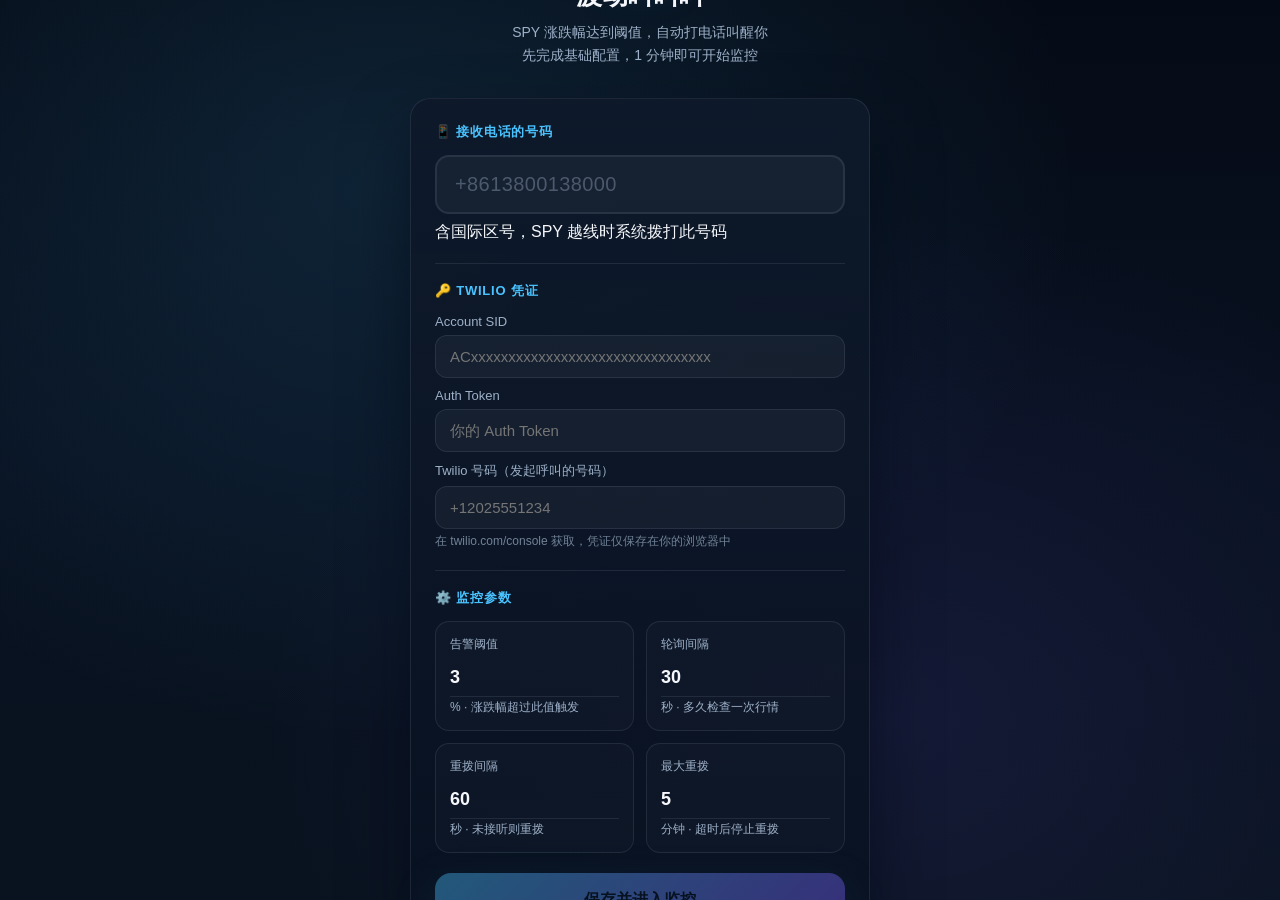
==== commit 3f328c30: "feat: add setup screen for first-time configuration Shows an onboarding overlay on first visit with " ====
--- a/index.html
+++ b/index.html
@@ -215,10 +215,185 @@
       font-size: 12px; color: rgba(157,176,200,0.5);
       line-height: 1.6;
     }
+
+    /* ── Setup Screen ── */
+    .setup-overlay {
+      position: fixed; inset: 0; z-index: 100;
+      background:
+        radial-gradient(ellipse at 30% 20%, rgba(73,195,255,0.12), transparent 55%),
+        radial-gradient(ellipse at 70% 80%, rgba(124,92,255,0.10), transparent 50%),
+        linear-gradient(180deg, #050b16, var(--bg) 50%, #09131f);
+      display: flex; align-items: center; justify-content: center;
+      padding: 24px;
+      overflow-y: auto;
+    }
+    .setup-overlay.hidden { display: none; }
+
+    .setup-box {
+      width: min(460px, 100%);
+      animation: setupFadeIn 0.5s ease-out;
+    }
+    @keyframes setupFadeIn {
+      from { opacity: 0; transform: translateY(24px); }
+      to { opacity: 1; transform: translateY(0); }
+    }
+
+    .setup-hero {
+      text-align: center; margin-bottom: 32px;
+    }
+    .setup-logo {
+      width: 64px; height: 64px; border-radius: 20px;
+      background: linear-gradient(135deg, var(--accent), var(--accent2));
+      margin: 0 auto 16px;
+      display: flex; align-items: center; justify-content: center;
+      font-size: 28px;
+      box-shadow: 0 16px 48px rgba(73,195,255,0.25);
+    }
+    .setup-hero h1 {
+      font-size: 26px; font-weight: 900; letter-spacing: -0.02em;
+    }
+    .setup-hero p {
+      font-size: 14px; color: var(--muted); margin-top: 8px; line-height: 1.6;
+    }
+
+    .setup-card {
+      padding: 24px; border-radius: var(--radius);
+      border: 1px solid var(--line);
+      background: linear-gradient(180deg, rgba(14,25,42,0.95), rgba(8,17,32,0.85));
+      box-shadow: 0 32px 64px rgba(2,8,20,0.5);
+    }
+    .setup-card .section-title {
+      font-size: 13px; font-weight: 700; color: var(--accent);
+      text-transform: uppercase; letter-spacing: 0.06em;
+      margin-bottom: 14px; display: flex; align-items: center; gap: 6px;
+    }
+    .setup-card .section-title:not(:first-child) {
+      margin-top: 20px; padding-top: 18px;
+      border-top: 1px solid var(--line);
+    }
+
+    .setup-phone-input {
+      width: 100%; padding: 16px 18px;
+      border-radius: 14px; border: 2px solid var(--line);
+      background: rgba(255,255,255,0.04); color: var(--text);
+      font-size: 20px; font-weight: 700; letter-spacing: 0.02em;
+      outline: none; transition: border-color 0.2s, box-shadow 0.2s;
+    }
+    .setup-phone-input:focus {
+      border-color: var(--accent);
+      box-shadow: 0 0 0 4px rgba(73,195,255,0.12);
+    }
+    .setup-phone-input::placeholder { font-weight: 400; color: rgba(157,176,200,0.4); }
+
+    .setup-params {
+      display: grid; grid-template-columns: 1fr 1fr; gap: 12px;
+    }
+    .setup-param {
+      padding: 14px; border-radius: 14px;
+      border: 1px solid var(--line); background: rgba(255,255,255,0.02);
+    }
+    .setup-param label {
+      display: block; font-size: 12px; color: var(--muted); margin-bottom: 6px;
+    }
+    .setup-param input {
+      width: 100%; padding: 8px 0; border: none; border-bottom: 1px solid var(--line);
+      background: transparent; color: var(--text);
+      font-size: 18px; font-weight: 700; outline: none;
+      transition: border-color 0.2s;
+    }
+    .setup-param input:focus { border-color: var(--accent); }
+    .setup-param .unit { font-size: 12px; color: var(--muted); margin-top: 2px; }
+
+    .setup-submit {
+      margin-top: 20px; width: 100%; min-height: 56px; padding: 0 24px;
+      border-radius: 16px; border: none; cursor: pointer;
+      font-size: 16px; font-weight: 800;
+      background: linear-gradient(135deg, var(--accent), var(--accent2));
+      color: #04111f;
+      box-shadow: 0 16px 40px rgba(73,195,255,0.25);
+      transition: opacity 0.15s, transform 0.1s;
+    }
+    .setup-submit:active { transform: scale(0.97); }
+    .setup-submit:disabled { opacity: 0.4; cursor: not-allowed; }
+
+    .setup-skip {
+      display: block; margin: 14px auto 0; padding: 8px 16px;
+      border: none; background: none; cursor: pointer;
+      font-size: 13px; color: var(--muted);
+      transition: color 0.2s;
+    }
+    .setup-skip:hover { color: var(--text); }
+
+    .main-content.hidden { display: none; }
   </style>
 </head>
 <body>
-  <div class="shell">
+  <!-- Setup Screen -->
+  <div class="setup-overlay" id="setupOverlay">
+    <div class="setup-box">
+      <div class="setup-hero">
+        <div class="setup-logo">📞</div>
+        <h1>波动叫叫叫</h1>
+        <p>SPY 涨跌幅达到阈值，自动打电话叫醒你<br/>先完成基础配置，1 分钟即可开始监控</p>
+      </div>
+      <div class="setup-card">
+        <div class="section-title">📱 接收电话的号码</div>
+        <input
+          class="setup-phone-input"
+          id="setupPhone"
+          type="tel"
+          placeholder="+8613800138000"
+          autocomplete="tel"
+        />
+        <div class="hint" style="margin-top:8px">含国际区号，SPY 越线时系统拨打此号码</div>
+
+        <div class="section-title">🔑 Twilio 凭证</div>
+        <div class="field" style="margin-bottom:10px">
+          <label for="setupSid">Account SID</label>
+          <input id="setupSid" type="text" placeholder="ACxxxxxxxxxxxxxxxxxxxxxxxxxxxxxxxx" autocomplete="off" />
+        </div>
+        <div class="field" style="margin-bottom:10px">
+          <label for="setupToken">Auth Token</label>
+          <input id="setupToken" type="password" placeholder="你的 Auth Token" autocomplete="off" />
+        </div>
+        <div class="field" style="margin-bottom:0">
+          <label for="setupFrom">Twilio 号码（发起呼叫的号码）</label>
+          <input id="setupFrom" type="tel" placeholder="+12025551234" autocomplete="off" />
+          <div class="hint">在 twilio.com/console 获取，凭证仅保存在你的浏览器中</div>
+        </div>
+
+        <div class="section-title">⚙️ 监控参数</div>
+        <div class="setup-params">
+          <div class="setup-param">
+            <label>告警阈值</label>
+            <input id="setupThreshold" type="number" value="3" min="0.5" max="20" step="0.5" />
+            <div class="unit">% · 涨跌幅超过此值触发</div>
+          </div>
+          <div class="setup-param">
+            <label>轮询间隔</label>
+            <input id="setupInterval" type="number" value="30" min="10" max="300" step="10" />
+            <div class="unit">秒 · 多久检查一次行情</div>
+          </div>
+          <div class="setup-param">
+            <label>重拨间隔</label>
+            <input id="setupRedial" type="number" value="60" min="30" max="600" step="30" />
+            <div class="unit">秒 · 未接听则重拨</div>
+          </div>
+          <div class="setup-param">
+            <label>最大重拨</label>
+            <input id="setupMaxRedial" type="number" value="5" min="1" max="30" step="1" />
+            <div class="unit">分钟 · 超时后停止重拨</div>
+          </div>
+        </div>
+
+        <button class="setup-submit" id="setupSubmit" type="button" disabled>保存并进入监控</button>
+      </div>
+      <button class="setup-skip" id="setupSkip" type="button">跳过，稍后配置 →</button>
+    </div>
+  </div>
+
+  <!-- Main Content -->
+  <div class="shell main-content hidden" id="mainContent">
     <div class="header">
       <div class="brand">
         <div class="brand-dot"></div>
@@ -328,7 +503,7 @@
       波动叫叫叫 · SPY 电话告警系统<br />
       行情来源 Yahoo Finance · 每次部署 & 定时刷新
     </div>
-  </div>
+  </div><!-- .main-content -->
 
   <div class="toast" id="toast"></div>
 
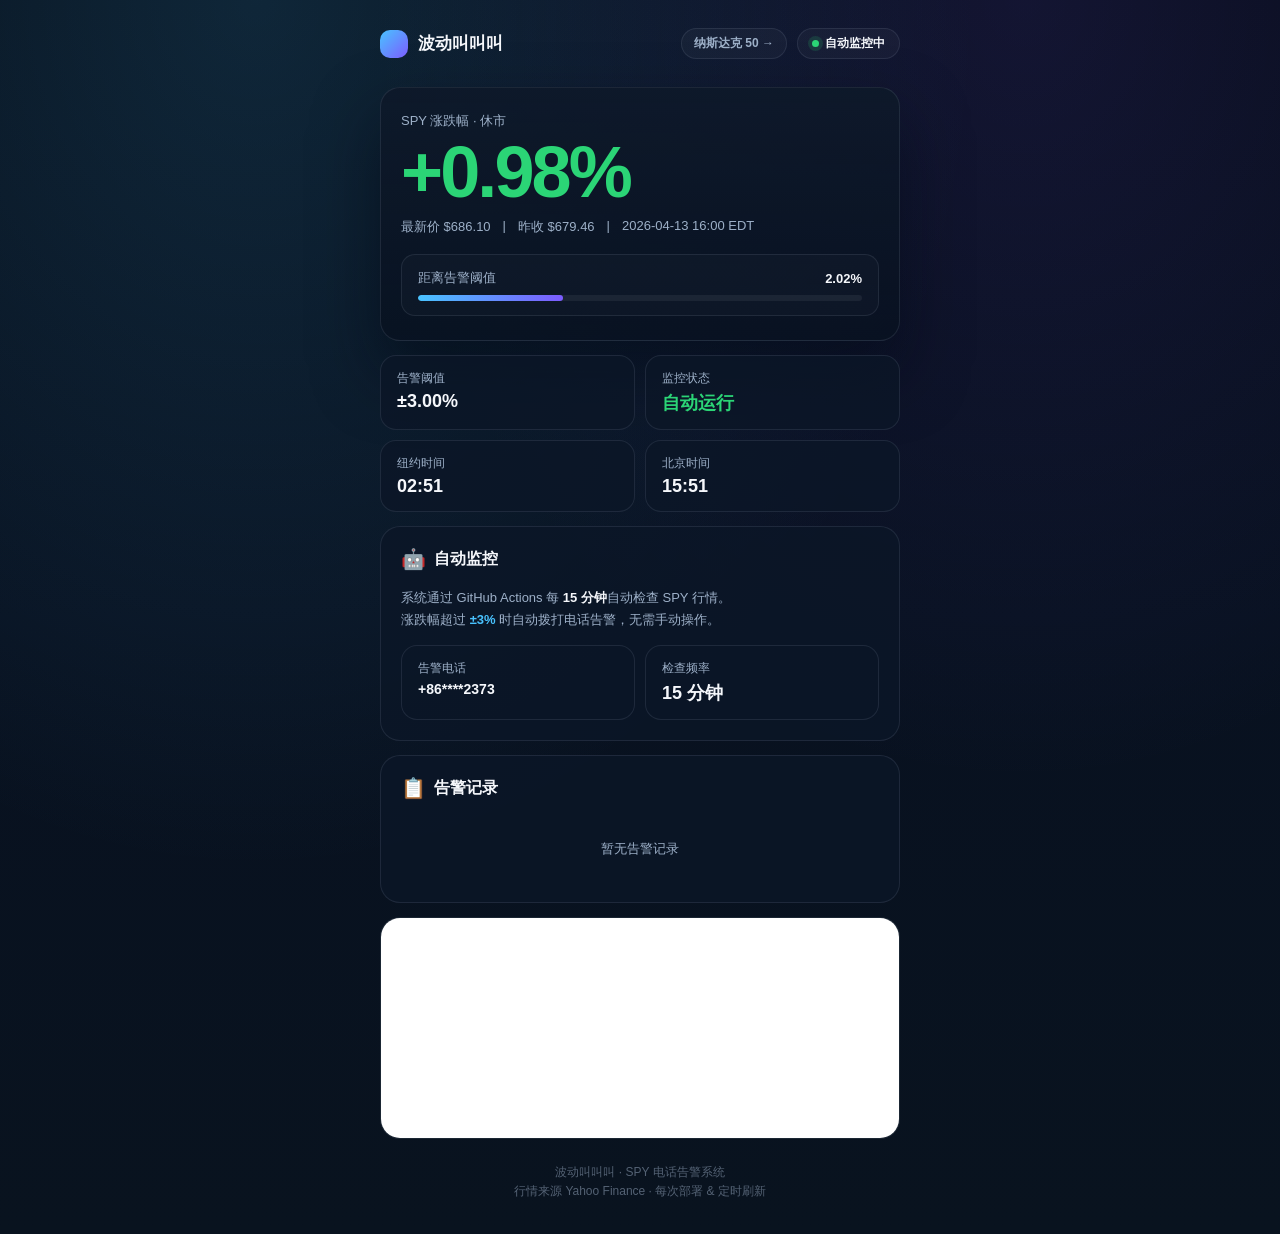
==== commit f1f88cd3: "feat: move alerting to GitHub Actions, simplify frontend to dashboard - Alert logic now runs in GitH" ====
--- a/index.html
+++ b/index.html
@@ -216,192 +216,21 @@
       line-height: 1.6;
     }
 
-    /* ── Setup Screen ── */
-    .setup-overlay {
-      position: fixed; inset: 0; z-index: 100;
-      background:
-        radial-gradient(ellipse at 30% 20%, rgba(73,195,255,0.12), transparent 55%),
-        radial-gradient(ellipse at 70% 80%, rgba(124,92,255,0.10), transparent 50%),
-        linear-gradient(180deg, #050b16, var(--bg) 50%, #09131f);
-      display: flex; align-items: center; justify-content: center;
-      padding: 24px;
-      overflow-y: auto;
-    }
-    .setup-overlay.hidden { display: none; }
-
-    .setup-box {
-      width: min(460px, 100%);
-      animation: setupFadeIn 0.5s ease-out;
-    }
-    @keyframes setupFadeIn {
-      from { opacity: 0; transform: translateY(24px); }
-      to { opacity: 1; transform: translateY(0); }
-    }
-
-    .setup-hero {
-      text-align: center; margin-bottom: 32px;
-    }
-    .setup-logo {
-      width: 64px; height: 64px; border-radius: 20px;
-      background: linear-gradient(135deg, var(--accent), var(--accent2));
-      margin: 0 auto 16px;
-      display: flex; align-items: center; justify-content: center;
-      font-size: 28px;
-      box-shadow: 0 16px 48px rgba(73,195,255,0.25);
-    }
-    .setup-hero h1 {
-      font-size: 26px; font-weight: 900; letter-spacing: -0.02em;
-    }
-    .setup-hero p {
-      font-size: 14px; color: var(--muted); margin-top: 8px; line-height: 1.6;
-    }
-
-    .setup-card {
-      padding: 24px; border-radius: var(--radius);
-      border: 1px solid var(--line);
-      background: linear-gradient(180deg, rgba(14,25,42,0.95), rgba(8,17,32,0.85));
-      box-shadow: 0 32px 64px rgba(2,8,20,0.5);
-    }
-    .setup-card .section-title {
-      font-size: 13px; font-weight: 700; color: var(--accent);
-      text-transform: uppercase; letter-spacing: 0.06em;
-      margin-bottom: 14px; display: flex; align-items: center; gap: 6px;
-    }
-    .setup-card .section-title:not(:first-child) {
-      margin-top: 20px; padding-top: 18px;
-      border-top: 1px solid var(--line);
-    }
-
-    .setup-phone-input {
-      width: 100%; padding: 16px 18px;
-      border-radius: 14px; border: 2px solid var(--line);
-      background: rgba(255,255,255,0.04); color: var(--text);
-      font-size: 20px; font-weight: 700; letter-spacing: 0.02em;
-      outline: none; transition: border-color 0.2s, box-shadow 0.2s;
-    }
-    .setup-phone-input:focus {
-      border-color: var(--accent);
-      box-shadow: 0 0 0 4px rgba(73,195,255,0.12);
-    }
-    .setup-phone-input::placeholder { font-weight: 400; color: rgba(157,176,200,0.4); }
-
-    .setup-params {
-      display: grid; grid-template-columns: 1fr 1fr; gap: 12px;
-    }
-    .setup-param {
-      padding: 14px; border-radius: 14px;
-      border: 1px solid var(--line); background: rgba(255,255,255,0.02);
-    }
-    .setup-param label {
-      display: block; font-size: 12px; color: var(--muted); margin-bottom: 6px;
-    }
-    .setup-param input {
-      width: 100%; padding: 8px 0; border: none; border-bottom: 1px solid var(--line);
-      background: transparent; color: var(--text);
-      font-size: 18px; font-weight: 700; outline: none;
-      transition: border-color 0.2s;
-    }
-    .setup-param input:focus { border-color: var(--accent); }
-    .setup-param .unit { font-size: 12px; color: var(--muted); margin-top: 2px; }
-
-    .setup-submit {
-      margin-top: 20px; width: 100%; min-height: 56px; padding: 0 24px;
-      border-radius: 16px; border: none; cursor: pointer;
-      font-size: 16px; font-weight: 800;
-      background: linear-gradient(135deg, var(--accent), var(--accent2));
-      color: #04111f;
-      box-shadow: 0 16px 40px rgba(73,195,255,0.25);
-      transition: opacity 0.15s, transform 0.1s;
-    }
-    .setup-submit:active { transform: scale(0.97); }
-    .setup-submit:disabled { opacity: 0.4; cursor: not-allowed; }
-
-    .setup-skip {
-      display: block; margin: 14px auto 0; padding: 8px 16px;
-      border: none; background: none; cursor: pointer;
-      font-size: 13px; color: var(--muted);
-      transition: color 0.2s;
-    }
-    .setup-skip:hover { color: var(--text); }
-
-    .main-content.hidden { display: none; }
   </style>
 </head>
 <body>
-  <!-- Setup Screen -->
-  <div class="setup-overlay" id="setupOverlay">
-    <div class="setup-box">
-      <div class="setup-hero">
-        <div class="setup-logo">📞</div>
-        <h1>波动叫叫叫</h1>
-        <p>SPY 涨跌幅达到阈值，自动打电话叫醒你<br/>先完成基础配置，1 分钟即可开始监控</p>
-      </div>
-      <div class="setup-card">
-        <div class="section-title">📱 接收电话的号码</div>
-        <input
-          class="setup-phone-input"
-          id="setupPhone"
-          type="tel"
-          placeholder="+8613800138000"
-          autocomplete="tel"
-        />
-        <div class="hint" style="margin-top:8px">含国际区号，SPY 越线时系统拨打此号码</div>
-
-        <div class="section-title">🔑 Twilio 凭证</div>
-        <div class="field" style="margin-bottom:10px">
-          <label for="setupSid">Account SID</label>
-          <input id="setupSid" type="text" placeholder="ACxxxxxxxxxxxxxxxxxxxxxxxxxxxxxxxx" autocomplete="off" />
-        </div>
-        <div class="field" style="margin-bottom:10px">
-          <label for="setupToken">Auth Token</label>
-          <input id="setupToken" type="password" placeholder="你的 Auth Token" autocomplete="off" />
-        </div>
-        <div class="field" style="margin-bottom:0">
-          <label for="setupFrom">Twilio 号码（发起呼叫的号码）</label>
-          <input id="setupFrom" type="tel" placeholder="+12025551234" autocomplete="off" />
-          <div class="hint">在 twilio.com/console 获取，凭证仅保存在你的浏览器中</div>
-        </div>
-
-        <div class="section-title">⚙️ 监控参数</div>
-        <div class="setup-params">
-          <div class="setup-param">
-            <label>告警阈值</label>
-            <input id="setupThreshold" type="number" value="3" min="0.5" max="20" step="0.5" />
-            <div class="unit">% · 涨跌幅超过此值触发</div>
-          </div>
-          <div class="setup-param">
-            <label>轮询间隔</label>
-            <input id="setupInterval" type="number" value="30" min="10" max="300" step="10" />
-            <div class="unit">秒 · 多久检查一次行情</div>
-          </div>
-          <div class="setup-param">
-            <label>重拨间隔</label>
-            <input id="setupRedial" type="number" value="60" min="30" max="600" step="30" />
-            <div class="unit">秒 · 未接听则重拨</div>
-          </div>
-          <div class="setup-param">
-            <label>最大重拨</label>
-            <input id="setupMaxRedial" type="number" value="5" min="1" max="30" step="1" />
-            <div class="unit">分钟 · 超时后停止重拨</div>
-          </div>
-        </div>
-
-        <button class="setup-submit" id="setupSubmit" type="button" disabled>保存并进入监控</button>
-      </div>
-      <button class="setup-skip" id="setupSkip" type="button">跳过，稍后配置 →</button>
-    </div>
-  </div>
-
-  <!-- Main Content -->
-  <div class="shell main-content hidden" id="mainContent">
+  <div class="shell" id="mainContent">
     <div class="header">
       <div class="brand">
         <div class="brand-dot"></div>
         <span>波动叫叫叫</span>
       </div>
-      <div class="status-pill" id="statusPill">
-        <span class="dot"></span>
-        <span id="statusText">未启动</span>
+      <div style="display:flex;align-items:center;gap:10px">
+        <a href="./nasdaq50.html" style="font-size:12px;padding:6px 12px;border-radius:99px;border:1px solid var(--line);background:rgba(255,255,255,0.03);color:var(--muted);font-weight:600">纳斯达克 50 →</a>
+        <div class="status-pill" id="statusPill">
+          <span class="dot"></span>
+          <span id="statusText">未启动</span>
+        </div>
       </div>
     </div>
 
@@ -447,39 +276,23 @@
       </div>
     </div>
 
-    <!-- Config -->
+    <!-- Auto Monitor Info -->
     <div class="card" id="configCard">
-      <h2><span class="icon">⚙️</span> 告警配置</h2>
-      <div class="field">
-        <label for="phoneInput">电话号码（含国际区号）</label>
-        <input id="phoneInput" type="tel" placeholder="+8613800138000" autocomplete="tel" />
-        <div class="hint">SPY 涨跌幅触达阈值时，系统会拨打此号码叫醒你</div>
-      </div>
-      <div class="row2">
-        <div class="field">
-          <label for="thresholdInput">告警阈值 (%)</label>
-          <input id="thresholdInput" type="number" value="3" min="0.5" max="20" step="0.5" />
-        </div>
-        <div class="field">
-          <label for="intervalInput">轮询间隔 (秒)</label>
-          <input id="intervalInput" type="number" value="30" min="10" max="300" step="10" />
-        </div>
-      </div>
-      <div class="row2">
-        <div class="field">
-          <label for="redialInput">重拨间隔 (秒)</label>
-          <input id="redialInput" type="number" value="60" min="30" max="600" step="30" />
-        </div>
-        <div class="field">
-          <label for="maxRedialInput">最大重拨 (分钟)</label>
-          <input id="maxRedialInput" type="number" value="5" min="1" max="30" step="1" />
-        </div>
-      </div>
-      <div class="btn-row">
-        <button class="btn btn-primary" id="startBtn" type="button">启动监控</button>
-        <button class="btn btn-outline" id="testCallBtn" type="button">测试电话</button>
-      </div>
-      <button class="btn btn-danger" id="stopBtn" type="button" style="margin-top:10px;display:none">停止监控</button>
+      <h2><span class="icon">🤖</span> 自动监控</h2>
+      <div style="font-size:13px;color:var(--muted);line-height:1.7;margin-bottom:14px">
+        系统通过 GitHub Actions 每 <strong style="color:var(--text)">15 分钟</strong>自动检查 SPY 行情。<br/>
+        涨跌幅超过 <strong style="color:var(--accent)">±3%</strong> 时自动拨打电话告警，无需手动操作。
+      </div>
+      <div class="metrics" style="margin-top:0">
+        <div class="metric">
+          <div class="label">告警电话</div>
+          <div class="value" style="font-size:14px">+86****2373</div>
+        </div>
+        <div class="metric">
+          <div class="label">检查频率</div>
+          <div class="value">15 分钟</div>
+        </div>
+      </div>
     </div>
 
     <!-- Alert Log -->
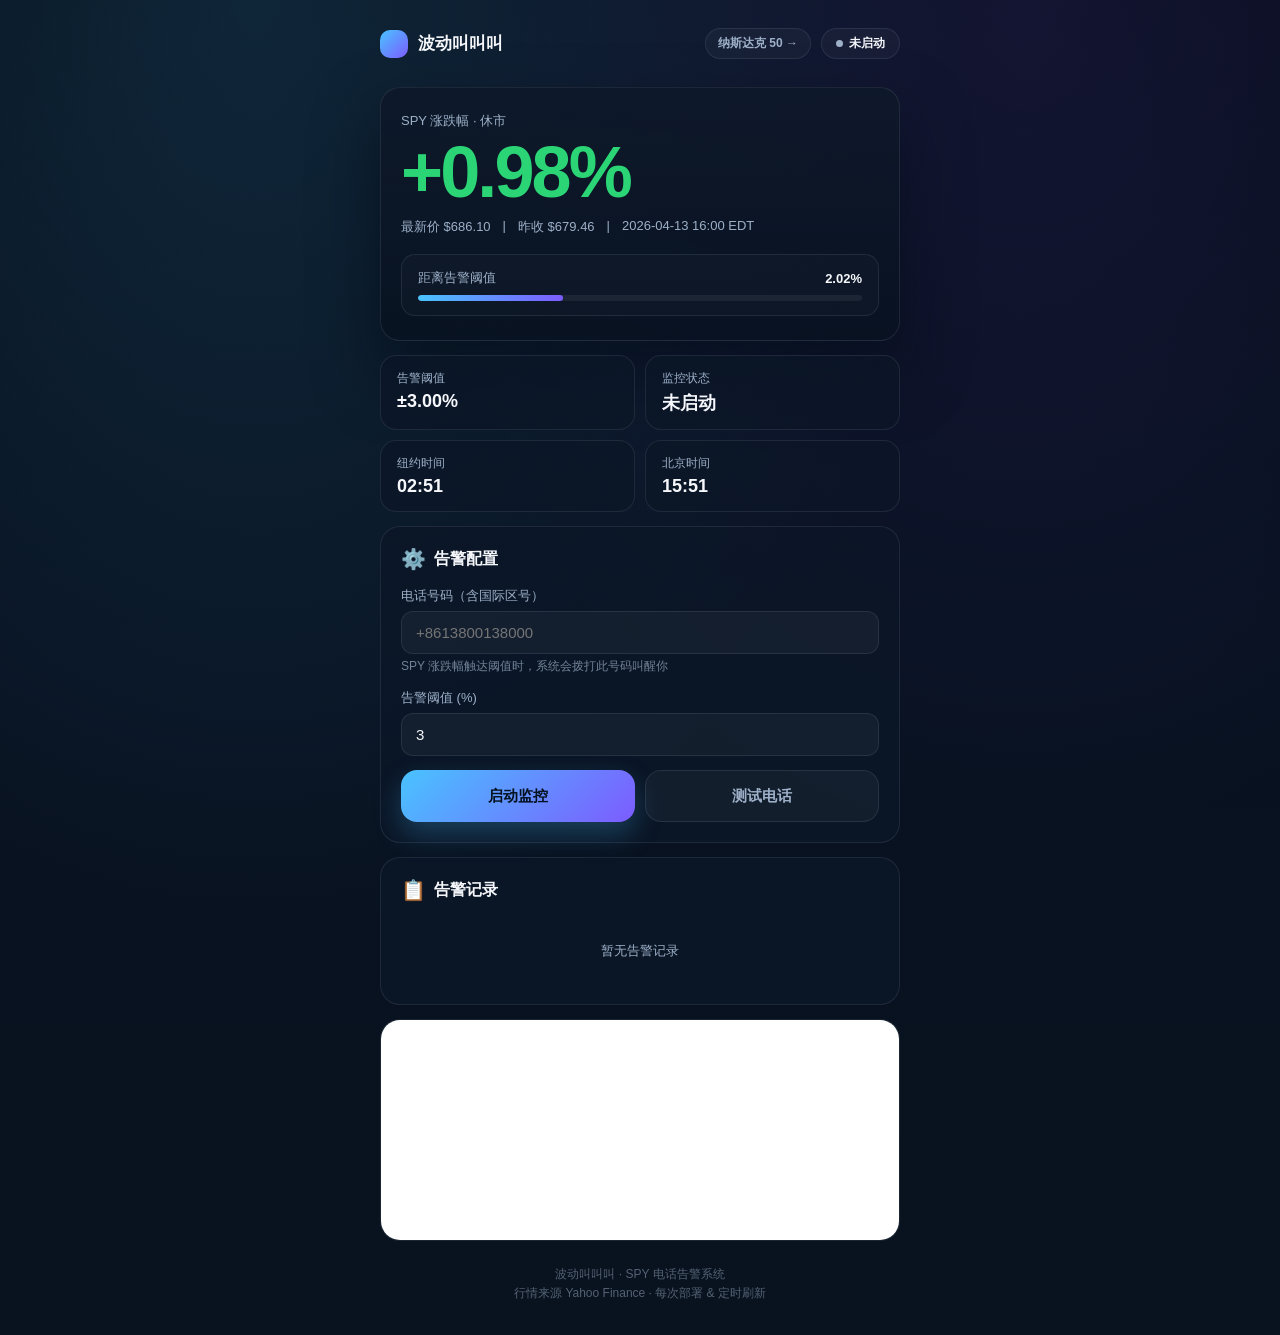
==== commit 1707095e: "feat: phone calls via VPS API proxy, restore interactive config UI - Twilio calls proxied through VP" ====
--- a/index.html
+++ b/index.html
@@ -276,23 +276,23 @@
       </div>
     </div>
 
-    <!-- Auto Monitor Info -->
+    <!-- Config -->
     <div class="card" id="configCard">
-      <h2><span class="icon">🤖</span> 自动监控</h2>
-      <div style="font-size:13px;color:var(--muted);line-height:1.7;margin-bottom:14px">
-        系统通过 GitHub Actions 每 <strong style="color:var(--text)">15 分钟</strong>自动检查 SPY 行情。<br/>
-        涨跌幅超过 <strong style="color:var(--accent)">±3%</strong> 时自动拨打电话告警，无需手动操作。
-      </div>
-      <div class="metrics" style="margin-top:0">
-        <div class="metric">
-          <div class="label">告警电话</div>
-          <div class="value" style="font-size:14px">+86****2373</div>
-        </div>
-        <div class="metric">
-          <div class="label">检查频率</div>
-          <div class="value">15 分钟</div>
-        </div>
-      </div>
+      <h2><span class="icon">⚙️</span> 告警配置</h2>
+      <div class="field">
+        <label for="phoneInput">电话号码（含国际区号）</label>
+        <input id="phoneInput" type="tel" placeholder="+8613800138000" autocomplete="tel" />
+        <div class="hint">SPY 涨跌幅触达阈值时，系统会拨打此号码叫醒你</div>
+      </div>
+      <div class="field">
+        <label for="thresholdInput">告警阈值 (%)</label>
+        <input id="thresholdInput" type="number" value="3" min="0.5" max="20" step="0.5" />
+      </div>
+      <div class="btn-row">
+        <button class="btn btn-primary" id="startBtn" type="button">启动监控</button>
+        <button class="btn btn-outline" id="testCallBtn" type="button">测试电话</button>
+      </div>
+      <button class="btn btn-danger" id="stopBtn" type="button" style="margin-top:10px;display:none">停止监控</button>
     </div>
 
     <!-- Alert Log -->
